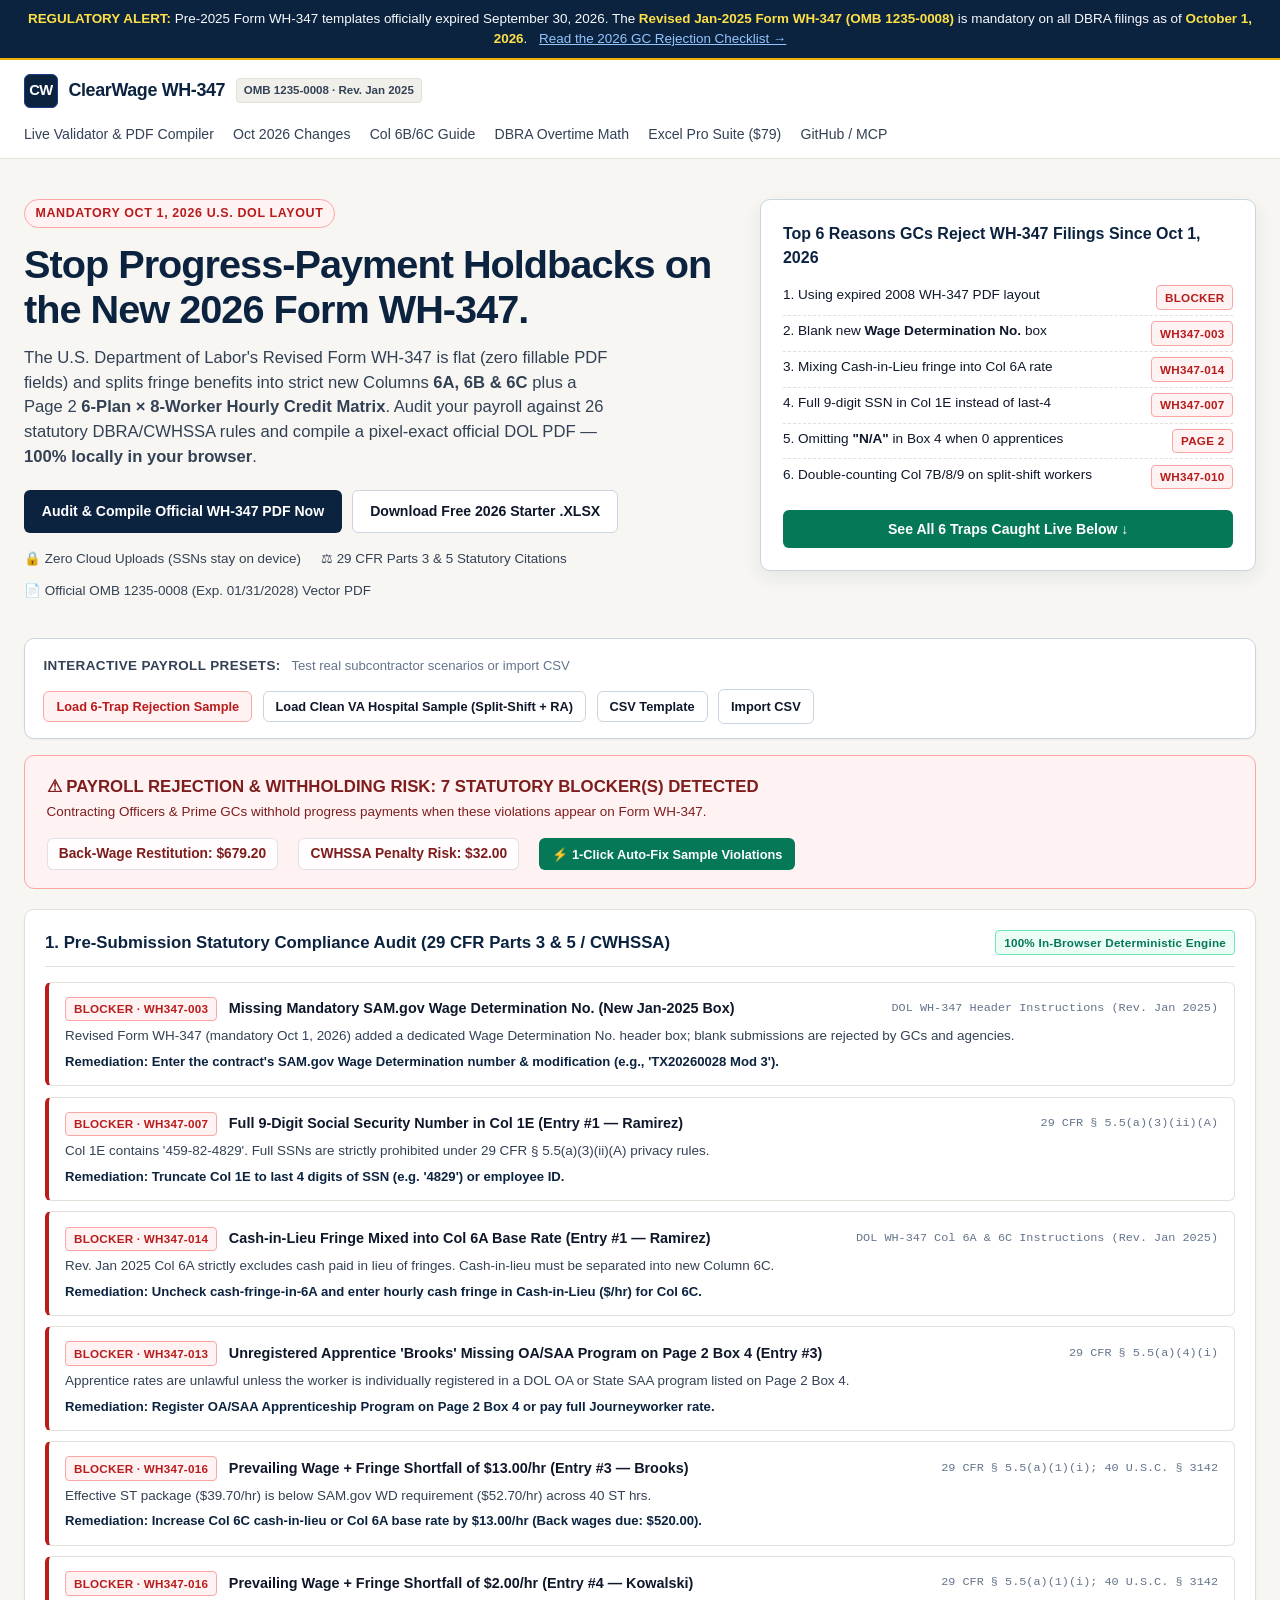
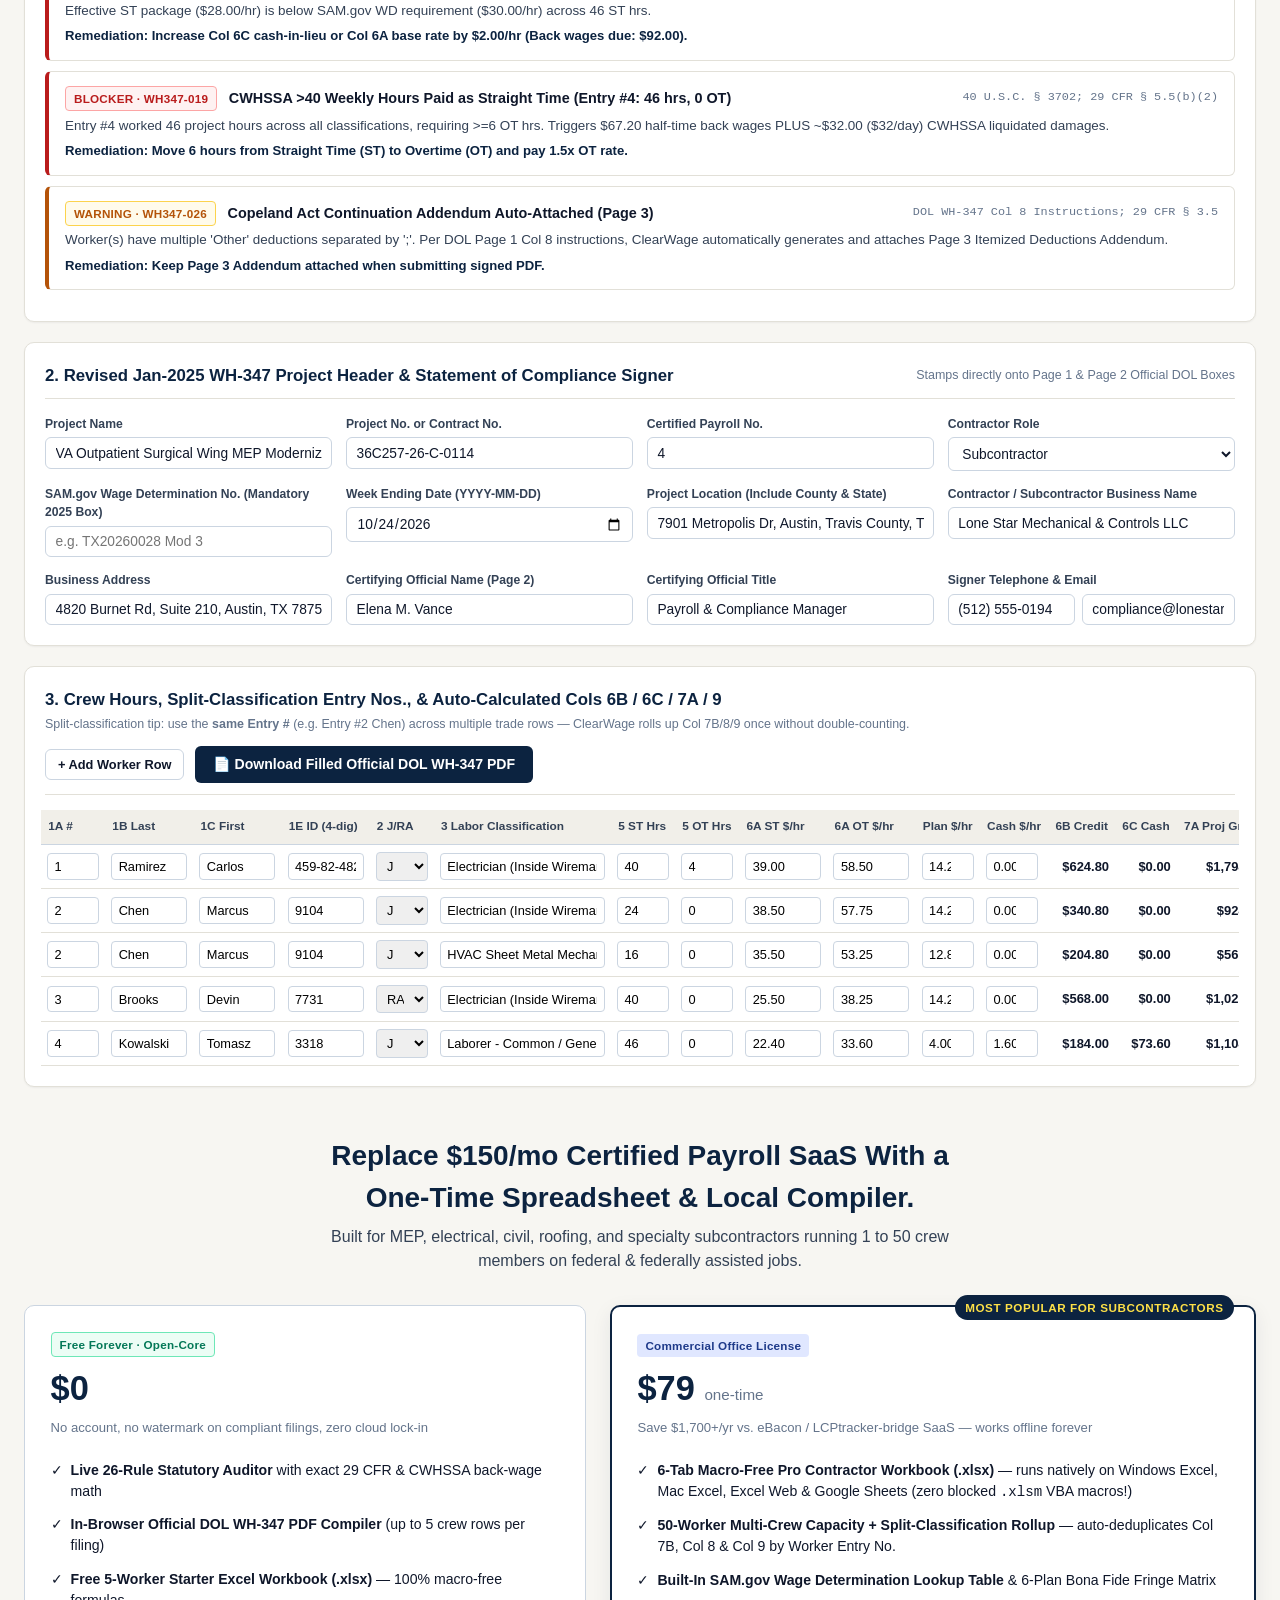
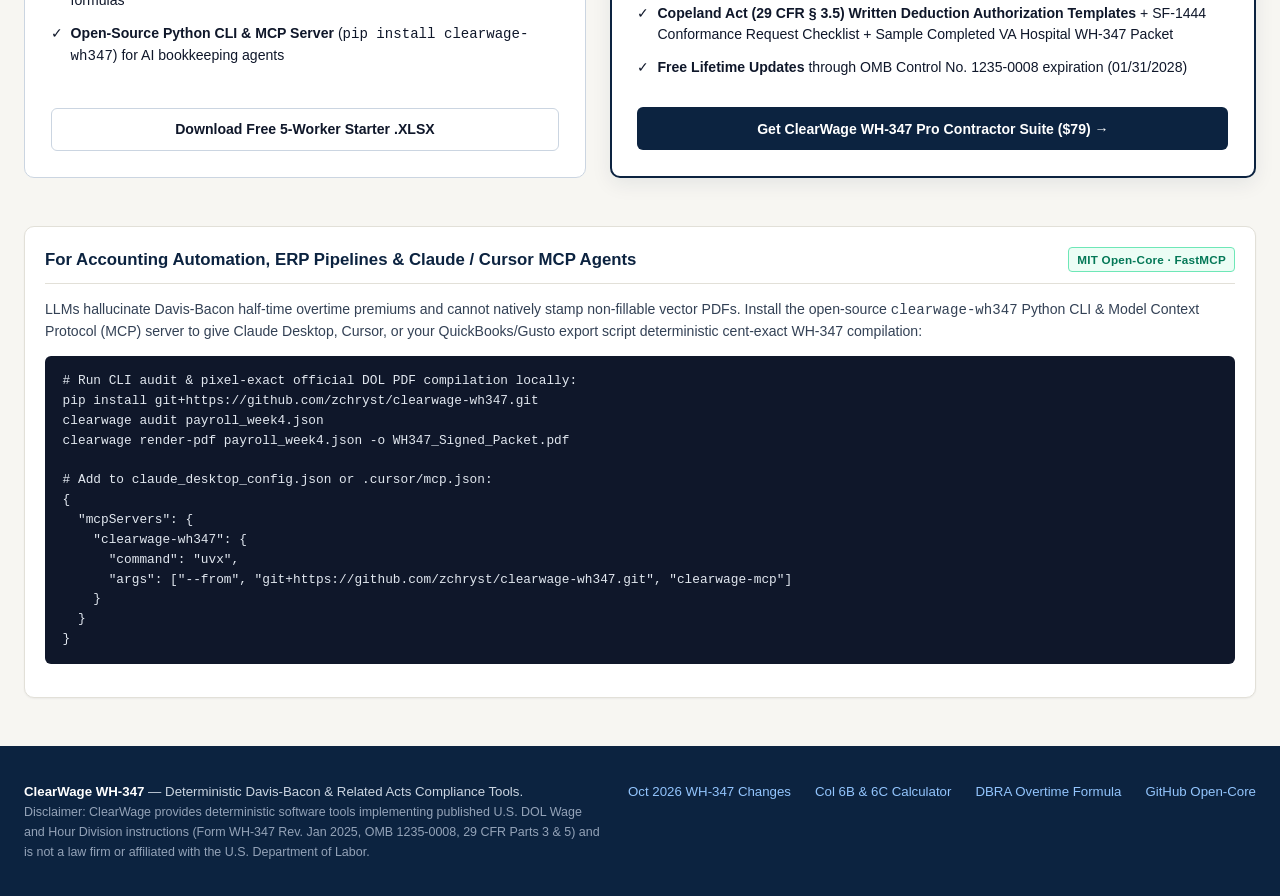
==== docs/index.html @ b1217657 "Initial release: ClearWage WH-347 (Rev. Jan 2025 / Mandatory Oct 2026) auditor, PDF compiler, MCP se" ====
<!DOCTYPE html>
<html lang="en">
<head>
  <meta charset="UTF-8">
  <meta name="viewport" content="width=device-width, initial-scale=1.0">
  <title>ClearWage WH-347 | Free 2026 Mandatory Form WH-347 Validator &amp; Official DOL PDF Compiler</title>
  <meta name="description" content="Free client-side U.S. DOL Revised Form WH-347 (OMB 1235-0008, mandatory Oct 1, 2026) Davis-Bacon &amp; CWHSSA certified payroll compliance auditor, Col 6B/6C calculator, and pixel-aligned official PDF generator. Zero payroll PII leaves your browser.">
  <link rel="canonical" href="https://zchryst.github.io/clearwage-wh347/">
  <link rel="stylesheet" href="styles.css">
  <script type="application/ld+json">
  {
    "@context": "https://schema.org",
    "@type": "SoftwareApplication",
    "name": "ClearWage WH-347 Certified Payroll Validator & Official PDF Compiler",
    "applicationCategory": "BusinessApplication",
    "operatingSystem": "Web, Windows, macOS, Linux",
    "offers": [
      {
        "@type": "Offer",
        "name": "Browser Validator, 5-Row Official PDF Compiler & Starter Excel Sheet",
        "price": "0",
        "priceCurrency": "USD"
      },
      {
        "@type": "Offer",
        "name": "ClearWage WH-347 Pro Contractor Suite (6-Tab Macro-Free Excel + 50-Worker Pack)",
        "price": "79.00",
        "priceCurrency": "USD"
      }
    ],
    "description": "Deterministic 26-rule compliance validator and pixel-aligned PDF overlay compiler for the U.S. Department of Labor Revised January 2025 Form WH-347 (mandatory October 1, 2026)."
  }
  </script>
</head>
<body>

  <div class="mandate-bar">
    <strong>REGULATORY ALERT:</strong> Pre-2025 Form WH-347 templates officially expired September 30, 2026. The <strong>Revised Jan-2025 Form WH-347 (OMB 1235-0008)</strong> is mandatory on all DBRA filings as of <strong>October 1, 2026</strong>.
    <a href="wh-347-2026-changes.html">Read the 2026 GC Rejection Checklist &rarr;</a>
  </div>

  <header class="site-header">
    <div class="nav-wrap">
      <a href="index.html" class="brand">
        <span class="brand-mark">CW</span>
        <span class="brand-name">ClearWage WH-347</span>
        <span class="brand-tag">OMB 1235-0008 · Rev. Jan 2025</span>
      </a>
      <nav class="nav-links">
        <a href="#workbench">Live Validator &amp; PDF Compiler</a>
        <a href="wh-347-2026-changes.html">Oct 2026 Changes</a>
        <a href="wh-347-column-6b-6c-calculator.html">Col 6B/6C Guide</a>
        <a href="davis-bacon-overtime-calculator.html">DBRA Overtime Math</a>
        <a href="#pricing">Excel Pro Suite ($79)</a>
        <a href="https://github.com/zchryst/clearwage-wh347" target="_blank" rel="noopener">GitHub / MCP</a>
      </nav>
    </div>
  </header>

  <main class="container">
    <section class="hero">
      <div class="hero-grid">
        <div>
          <div class="eyebrow">Mandatory Oct 1, 2026 U.S. DOL Layout</div>
          <h1>Stop Progress-Payment Holdbacks on the New 2026 Form WH-347.</h1>
          <p class="lead">
            The U.S. Department of Labor's Revised Form WH-347 is flat (zero fillable PDF fields) and splits fringe benefits into strict new Columns <strong>6A, 6B &amp; 6C</strong> plus a Page 2 <strong>6-Plan &times; 8-Worker Hourly Credit Matrix</strong>. Audit your payroll against 26 statutory DBRA/CWHSSA rules and compile a pixel-exact official DOL PDF — <strong>100% locally in your browser</strong>.
          </p>
          <div class="btn-row">
            <a href="#workbench" class="btn btn-primary">Audit &amp; Compile Official WH-347 PDF Now</a>
            <a href="downloads/ClearWage_WH347_Starter_Check_2026.xlsx" download class="btn btn-outline">Download Free 2026 Starter .XLSX</a>
          </div>
          <div class="trust-strip">
            <span class="trust-item">&#128274; Zero Cloud Uploads (SSNs stay on device)</span>
            <span class="trust-item">&#9878; 29 CFR Parts 3 &amp; 5 Statutory Citations</span>
            <span class="trust-item">&#128196; Official OMB 1235-0008 (Exp. 01/31/2028) Vector PDF</span>
          </div>
        </div>

        <aside class="hero-card">
          <h3>Top 6 Reasons GCs Reject WH-347 Filings Since Oct 1, 2026</h3>
          <ul class="checklist-mini">
            <li><span>1. Using expired 2008 WH-347 PDF layout</span><span class="badge badge-blocker">BLOCKER</span></li>
            <li><span>2. Blank new <strong>Wage Determination No.</strong> box</span><span class="badge badge-blocker">WH347-003</span></li>
            <li><span>3. Mixing Cash-in-Lieu fringe into Col 6A rate</span><span class="badge badge-blocker">WH347-014</span></li>
            <li><span>4. Full 9-digit SSN in Col 1E instead of last-4</span><span class="badge badge-blocker">WH347-007</span></li>
            <li><span>5. Omitting <strong>"N/A"</strong> in Box 4 when 0 apprentices</span><span class="badge badge-blocker">PAGE 2</span></li>
            <li><span>6. Double-counting Col 7B/8/9 on split-shift workers</span><span class="badge badge-blocker">WH347-010</span></li>
          </ul>
          <button type="button" class="btn btn-accent" style="width:100%;" onclick="document.getElementById('workbench').scrollIntoView({behavior:'smooth'});loadPreset('trap');">
            See All 6 Traps Caught Live Below &darr;
          </button>
        </aside>
      </div>
    </section>

    <!-- INTERACTIVE WORKBENCH -->
    <section id="workbench" class="workbench">
      <div class="preset-toolbar">
        <div>
          <span class="preset-label">Interactive Payroll Presets:</span>
          <span style="font-size:0.82rem;color:var(--ink-muted);margin-left:0.4rem;">Test real subcontractor scenarios or import CSV</span>
        </div>
        <div class="btn-row">
          <button type="button" class="btn btn-danger btn-sm" onclick="loadPreset('trap')">Load 6-Trap Rejection Sample</button>
          <button type="button" class="btn btn-outline btn-sm" onclick="loadPreset('clean')">Load Clean VA Hospital Sample (Split-Shift + RA)</button>
          <button type="button" class="btn btn-outline btn-sm" onclick="downloadCsvTemplate()">CSV Template</button>
          <label class="btn btn-outline btn-sm" style="margin:0;">
            Import CSV
            <input type="file" accept=".csv" style="display:none;" onchange="handleCsvUpload(event)">
          </label>
        </div>
      </div>

      <!-- Dynamic Gate Banner -->
      <div id="gate_banner" class="gate-banner gate-fail"></div>

      <!-- Statutory Audit Findings Panel -->
      <div class="panel">
        <div class="panel-header">
          <h2>1. Pre-Submission Statutory Compliance Audit (29 CFR Parts 3 &amp; 5 / CWHSSA)</h2>
          <span class="badge badge-ok">100% In-Browser Deterministic Engine</span>
        </div>
        <div id="findings_list"></div>
      </div>

      <!-- Project & Header Metadata -->
      <div class="panel">
        <div class="panel-header">
          <h2>2. Revised Jan-2025 WH-347 Project Header &amp; Statement of Compliance Signer</h2>
          <span style="font-size:0.78rem;color:var(--ink-muted);">Stamps directly onto Page 1 &amp; Page 2 Official DOL Boxes</span>
        </div>
        <div class="form-grid-4">
          <div class="field">
            <label for="f_project_name">Project Name</label>
            <input id="f_project_name" type="text" onchange="updHeader('project_name', this.value)">
          </div>
          <div class="field">
            <label for="f_project_no">Project No. or Contract No.</label>
            <input id="f_project_no" type="text" onchange="updHeader('project_no', this.value)">
          </div>
          <div class="field">
            <label for="f_payroll_no">Certified Payroll No.</label>
            <input id="f_payroll_no" type="number" min="1" onchange="updHeader('certified_payroll_no', Number(this.value))">
          </div>
          <div class="field">
            <label for="f_role">Contractor Role</label>
            <select id="f_role" onchange="updHeader('contractor_role', this.value)">
              <option value="subcontractor">Subcontractor</option>
              <option value="prime">Prime Contractor</option>
            </select>
          </div>
          <div class="field">
            <label for="f_wd_no">SAM.gov Wage Determination No. (Mandatory 2025 Box)</label>
            <input id="f_wd_no" type="text" placeholder="e.g. TX20260028 Mod 3" onchange="updHeader('wage_determination_no', this.value)">
          </div>
          <div class="field">
            <label for="f_week_end">Week Ending Date (YYYY-MM-DD)</label>
            <input id="f_week_end" type="date" onchange="updHeader('week_ending_date', this.value)">
          </div>
          <div class="field">
            <label for="f_location">Project Location (Include County &amp; State)</label>
            <input id="f_location" type="text" onchange="updHeader('project_location', this.value)">
          </div>
          <div class="field">
            <label for="f_business_name">Contractor / Subcontractor Business Name</label>
            <input id="f_business_name" type="text" onchange="updHeader('business_name', this.value)">
          </div>
          <div class="field">
            <label for="f_business_addr">Business Address</label>
            <input id="f_business_addr" type="text" onchange="updHeader('business_address', this.value)">
          </div>
          <div class="field">
            <label for="f_official_name">Certifying Official Name (Page 2)</label>
            <input id="f_official_name" type="text" onchange="updHeader('certifying_official_name', this.value)">
          </div>
          <div class="field">
            <label for="f_official_title">Certifying Official Title</label>
            <input id="f_official_title" type="text" onchange="updHeader('certifying_official_title', this.value)">
          </div>
          <div class="field">
            <label for="f_phone">Signer Telephone &amp; Email</label>
            <div style="display:grid;grid-template-columns:1fr 1.2fr;gap:0.4rem;">
              <input id="f_phone" type="text" placeholder="(512) 555-0194" onchange="updHeader('telephone', this.value)">
              <input id="f_email" type="email" placeholder="payroll@company.com" onchange="updHeader('email', this.value)">
            </div>
          </div>
        </div>
      </div>

      <!-- Worker Classification Lines & Auto-Computed 6B / 6C / 7A / 9 -->
      <div class="panel">
        <div class="panel-header">
          <div>
            <h2>3. Crew Hours, Split-Classification Entry Nos., &amp; Auto-Calculated Cols 6B / 6C / 7A / 9</h2>
            <div style="font-size:0.78rem;color:var(--ink-muted);margin-top:0.15rem;">
              Split-classification tip: use the <strong>same Entry #</strong> (e.g. Entry #2 Chen) across multiple trade rows — ClearWage rolls up Col 7B/8/9 once without double-counting.
            </div>
          </div>
          <div class="btn-row">
            <button type="button" class="btn btn-outline btn-sm" onclick="addRow()">+ Add Worker Row</button>
            <button id="btn_compile_pdf" type="button" class="btn btn-primary" onclick="compileOfficialDolPdf()">
              &#128196; Download Filled Official DOL WH-347 PDF
            </button>
          </div>
        </div>

        <div class="table-scroll">
          <table class="data-table">
            <thead>
              <tr>
                <th>1A #</th>
                <th>1B Last</th>
                <th>1C First</th>
                <th>1E ID (4-dig)</th>
                <th>2 J/RA</th>
                <th>3 Labor Classification</th>
                <th>5 ST Hrs</th>
                <th>5 OT Hrs</th>
                <th>6A ST $/hr</th>
                <th>6A OT $/hr</th>
                <th>Plan $/hr</th>
                <th>Cash $/hr</th>
                <th>6B Credit</th>
                <th>6C Cash</th>
                <th>7A Proj Gross</th>
                <th>9 Net Pay</th>
                <th></th>
              </tr>
            </thead>
            <tbody id="crew_tbody"></tbody>
          </table>
        </div>
      </div>
    </section>

    <!-- FREE VS PRO CONTRACTOR SUITE -->
    <section id="pricing">
      <div style="text-align:center;max-width:680px;margin:0 auto 1.5rem;">
        <h2 style="color:var(--navy-brand);font-size:1.75rem;margin-bottom:0.4rem;">Replace $150/mo Certified Payroll SaaS With a One-Time Spreadsheet &amp; Local Compiler.</h2>
        <p style="color:var(--ink-secondary);margin:0;">Built for MEP, electrical, civil, roofing, and specialty subcontractors running 1 to 50 crew members on federal &amp; federally assisted jobs.</p>
      </div>

      <div class="pricing-grid">
        <div class="tier-card">
          <div>
            <span class="badge badge-ok">Free Forever · Open-Core</span>
            <div class="price-tag">$0</div>
            <div class="price-sub">No account, no watermark on compliant filings, zero cloud lock-in</div>
            <ul class="feature-list">
              <li><span>&#10003;</span><span><strong>Live 26-Rule Statutory Auditor</strong> with exact 29 CFR &amp; CWHSSA back-wage math</span></li>
              <li><span>&#10003;</span><span><strong>In-Browser Official DOL WH-347 PDF Compiler</strong> (up to 5 crew rows per filing)</span></li>
              <li><span>&#10003;</span><span><strong>Free 5-Worker Starter Excel Workbook (.xlsx)</strong> — 100% macro-free formulas</span></li>
              <li><span>&#10003;</span><span><strong>Open-Source Python CLI &amp; MCP Server</strong> (<code>pip install clearwage-wh347</code>) for AI bookkeeping agents</span></li>
            </ul>
          </div>
          <div class="btn-row">
            <a href="downloads/ClearWage_WH347_Starter_Check_2026.xlsx" download class="btn btn-outline" style="width:100%;">Download Free 5-Worker Starter .XLSX</a>
          </div>
        </div>

        <div class="tier-card pro">
          <div class="pro-ribbon">Most Popular for Subcontractors</div>
          <div>
            <span class="badge" style="background:#e0e7ff;color:#1e3a8a;">Commercial Office License</span>
            <div class="price-tag">$79 <span style="font-size:0.95rem;font-weight:500;color:var(--ink-muted);">one-time</span></div>
            <div class="price-sub">Save $1,700+/yr vs. eBacon / LCPtracker-bridge SaaS — works offline forever</div>
            <ul class="feature-list">
              <li><span>&#10003;</span><span><strong>6-Tab Macro-Free Pro Contractor Workbook (.xlsx)</strong> — runs natively on Windows Excel, Mac Excel, Excel Web &amp; Google Sheets (zero blocked <code>.xlsm</code> VBA macros!)</span></li>
              <li><span>&#10003;</span><span><strong>50-Worker Multi-Crew Capacity + Split-Classification Rollup</strong> — auto-deduplicates Col 7B, Col 8 &amp; Col 9 by Worker Entry No.</span></li>
              <li><span>&#10003;</span><span><strong>Built-In SAM.gov Wage Determination Lookup Table</strong> &amp; 6-Plan Bona Fide Fringe Matrix</span></li>
              <li><span>&#10003;</span><span><strong>Copeland Act (29 CFR § 3.5) Written Deduction Authorization Templates</strong> + SF-1444 Conformance Request Checklist + Sample Completed VA Hospital WH-347 Packet</span></li>
              <li><span>&#10003;</span><span><strong>Free Lifetime Updates</strong> through OMB Control No. 1235-0008 expiration (01/31/2028)</span></li>
            </ul>
          </div>
          <button type="button" class="btn btn-primary" style="width:100%;padding:0.8rem;" onclick="openProModal()">
            Get ClearWage WH-347 Pro Contractor Suite ($79) &rarr;
          </button>
        </div>
      </div>
    </section>

    <!-- AI AGENT / MCP SERVER & CLI SECTION -->
    <section class="panel" style="margin-bottom:3rem;">
      <div class="panel-header">
        <h2>For Accounting Automation, ERP Pipelines &amp; Claude / Cursor MCP Agents</h2>
        <span class="badge badge-ok">MIT Open-Core · FastMCP</span>
      </div>
      <p style="font-size:0.88rem;color:var(--ink-secondary);margin-top:0;">
        LLMs hallucinate Davis-Bacon half-time overtime premiums and cannot natively stamp non-fillable vector PDFs. Install the open-source <code>clearwage-wh347</code> Python CLI &amp; Model Context Protocol (MCP) server to give Claude Desktop, Cursor, or your QuickBooks/Gusto export script deterministic cent-exact WH-347 compilation:
      </p>
      <pre class="code-block"># Run CLI audit &amp; pixel-exact official DOL PDF compilation locally:
pip install git+https://github.com/zchryst/clearwage-wh347.git
clearwage audit payroll_week4.json
clearwage render-pdf payroll_week4.json -o WH347_Signed_Packet.pdf

# Add to claude_desktop_config.json or .cursor/mcp.json:
{
  "mcpServers": {
    "clearwage-wh347": {
      "command": "uvx",
      "args": ["--from", "git+https://github.com/zchryst/clearwage-wh347.git", "clearwage-mcp"]
    }
  }
}</pre>
    </section>
  </main>

  <!-- PRO SUITE CHECKOUT / INSTANT ACCESS MODAL -->
  <div id="pro_modal" class="modal-backdrop" onclick="if(event.target===this)closeProModal()">
    <div class="modal-box">
      <div style="display:flex;justify-content:space-between;align-items:center;margin-bottom:0.65rem;">
        <h3 style="margin:0;color:var(--navy-brand);">ClearWage WH-347 Pro Contractor Suite (v1.0)</h3>
        <button type="button" class="btn btn-outline btn-sm" onclick="closeProModal()">&times;</button>
      </div>
      <p id="pro_modal_reason" style="font-size:0.88rem;color:var(--ink-secondary);margin-top:0;"></p>
      <div style="background:var(--bg-subtle);padding:0.9rem;border-radius:6px;font-size:0.83rem;margin-bottom:1rem;">
        <strong>Included in instant ZIP download:</strong>
        <ul style="margin:0.4rem 0 0;padding-left:1.2rem;">
          <li><code>ClearWage_WH347_Pro_Contractor_Suite_2026.xlsx</code> (6-tab, 50-worker macro-free workbook)</li>
          <li><code>Sample_Completed_VA_Hospital_WH347_2026.pdf</code> (3-page reference packet)</li>
          <li><code>QuickStart_2026_WH347_Compliance_Guide.pdf</code> &amp; CSV Import Template</li>
        </ul>
      </div>
      <div class="btn-row" style="justify-content:flex-end;">
        <a href="downloads/ClearWage_WH347_Starter_Check_2026.xlsx" download class="btn btn-outline">Try Free 5-Worker .XLSX First</a>
        <a href="https://github.com/zchryst/clearwage-wh347/issues/new?title=Pro+Contractor+Suite+License+Request&body=Hi!+Please+send+me+the+checkout+link+for+ClearWage+WH-347+Pro+Contractor+Suite+($79)." target="_blank" rel="noopener" class="btn btn-primary">Request Instant Pro Suite Checkout Link &rarr;</a>
      </div>
    </div>
  </div>

  <footer class="site-footer">
    <div class="container" style="display:flex;justify-content:space-between;gap:1.5rem;flex-wrap:wrap;">
      <div style="max-width:580px;">
        <strong style="color:#ffffff;">ClearWage WH-347</strong> — Deterministic Davis-Bacon &amp; Related Acts Compliance Tools.<br>
        <span style="font-size:0.78rem;color:#94a3b8;">Disclaimer: ClearWage provides deterministic software tools implementing published U.S. DOL Wage and Hour Division instructions (Form WH-347 Rev. Jan 2025, OMB 1235-0008, 29 CFR Parts 3 &amp; 5) and is not a law firm or affiliated with the U.S. Department of Labor.</span>
      </div>
      <div style="display:flex;gap:1.5rem;flex-wrap:wrap;">
        <a href="wh-347-2026-changes.html">Oct 2026 WH-347 Changes</a>
        <a href="wh-347-column-6b-6c-calculator.html">Col 6B &amp; 6C Calculator</a>
        <a href="davis-bacon-overtime-calculator.html">DBRA Overtime Formula</a>
        <a href="https://github.com/zchryst/clearwage-wh347">GitHub Open-Core</a>
      </div>
    </div>
  </footer>

  <script src="assets/pdf-lib.min.js"></script>
  <script src="app.js"></script>
</body>
</html>
---- docs/styles.css ----
:root {
  --bg-canvas: #f7f6f2;
  --bg-card: #ffffff;
  --bg-subtle: #f1efe9;
  --ink-primary: #0f172a;
  --ink-secondary: #334155;
  --ink-muted: #64748b;
  --navy-brand: #0c2340;
  --navy-accent: #1d4ed8;
  --emerald-ok: #047857;
  --emerald-bg: #ecfdf5;
  --emerald-border: #6ee7b7;
  --crimson-err: #b91c1c;
  --crimson-bg: #fef2f2;
  --crimson-border: #fca5a5;
  --amber-warn: #b45309;
  --amber-bg: #fffbeb;
  --amber-border: #fcd34d;
  --border-light: #e2e0d8;
  --border-strong: #cbd5e1;
  --shadow-sm: 0 1px 2px rgba(15, 23, 42, 0.05);
  --shadow-md: 0 6px 20px rgba(12, 35, 64, 0.08);
  --radius-sm: 6px;
  --radius-md: 10px;
  --font-sans: "Inter", -apple-system, BlinkMacSystemFont, "Segoe UI", Roboto, sans-serif;
  --font-mono: "JetBrains Mono", "SFMono-Regular", Consolas, monospace;
}

* {
  box-sizing: border-box;
}

body {
  margin: 0;
  font-family: var(--font-sans);
  background: var(--bg-canvas);
  color: var(--ink-primary);
  line-height: 1.5;
  -webkit-font-smoothing: antialiased;
}

.num,
input[type="number"],
.mono {
  font-variant-numeric: tabular-nums;
}

/* Top Mandatory Regulatory Notice Bar */
.mandate-bar {
  background: var(--navy-brand);
  color: #f8fafc;
  font-size: 0.84rem;
  padding: 0.55rem 1.25rem;
  text-align: center;
  border-bottom: 2px solid #eab308;
}

.mandate-bar strong {
  color: #fde047;
}

.mandate-bar a {
  color: #93c5fd;
  text-decoration: underline;
  margin-left: 0.5rem;
}

/* Header & Navigation */
.site-header {
  background: var(--bg-card);
  border-bottom: 1px solid var(--border-light);
  position: sticky;
  top: 0;
  z-index: 40;
}

.nav-wrap {
  max-width: 1280px;
  margin: 0 auto;
  padding: 0.85rem 1.5rem;
  display: flex;
  align-items: center;
  justify-content: space-between;
  gap: 1rem;
  flex-wrap: wrap;
}

.brand {
  display: flex;
  align-items: center;
  gap: 0.65rem;
  text-decoration: none;
  color: var(--navy-brand);
}

.brand-mark {
  width: 34px;
  height: 34px;
  background: var(--navy-brand);
  color: #ffffff;
  border-radius: var(--radius-sm);
  display: inline-flex;
  align-items: center;
  justify-content: center;
  font-weight: 800;
  font-size: 0.92rem;
  letter-spacing: -0.03em;
  border: 1px solid #1e3a8a;
}

.brand-name {
  font-weight: 800;
  font-size: 1.12rem;
  letter-spacing: -0.02em;
}

.brand-tag {
  font-size: 0.72rem;
  font-weight: 600;
  background: var(--bg-subtle);
  color: var(--ink-secondary);
  padding: 0.15rem 0.45rem;
  border-radius: 4px;
  border: 1px solid var(--border-light);
}

.nav-links {
  display: flex;
  align-items: center;
  gap: 1.2rem;
  flex-wrap: wrap;
}

.nav-links a {
  color: var(--ink-secondary);
  text-decoration: none;
  font-size: 0.88rem;
  font-weight: 500;
}

.nav-links a:hover {
  color: var(--navy-accent);
}

/* Container */
.container {
  max-width: 1280px;
  margin: 0 auto;
  padding: 0 1.5rem;
}

/* Hero Section */
.hero {
  padding: 2.5rem 0 1.75rem;
}

.hero-grid {
  display: grid;
  grid-template-columns: 1.35fr 0.95fr;
  gap: 2rem;
  align-items: start;
}

@media (max-width: 960px) {
  .hero-grid {
    grid-template-columns: 1fr;
  }
}

.eyebrow {
  display: inline-flex;
  align-items: center;
  gap: 0.45rem;
  font-size: 0.78rem;
  font-weight: 700;
  text-transform: uppercase;
  letter-spacing: 0.05em;
  color: var(--crimson-err);
  background: var(--crimson-bg);
  border: 1px solid var(--crimson-border);
  padding: 0.25rem 0.65rem;
  border-radius: 999px;
  margin-bottom: 0.85rem;
}

.hero h1 {
  font-size: clamp(1.85rem, 3.1vw, 2.55rem);
  line-height: 1.14;
  letter-spacing: -0.025em;
  margin: 0 0 0.85rem;
  color: var(--navy-brand);
}

.hero p.lead {
  font-size: 1.04rem;
  color: var(--ink-secondary);
  margin: 0 0 1.25rem;
  max-width: 64ch;
}

.trust-strip {
  display: flex;
  flex-wrap: wrap;
  gap: 0.75rem 1.25rem;
  font-size: 0.84rem;
  color: var(--ink-secondary);
  margin-top: 1rem;
}

.trust-item {
  display: inline-flex;
  align-items: center;
  gap: 0.35rem;
  font-weight: 500;
}

.hero-card {
  background: var(--bg-card);
  border: 1px solid var(--border-strong);
  border-radius: var(--radius-md);
  padding: 1.35rem;
  box-shadow: var(--shadow-md);
}

.hero-card h3 {
  margin: 0 0 0.5rem;
  font-size: 1rem;
  color: var(--navy-brand);
}

.checklist-mini {
  list-style: none;
  padding: 0;
  margin: 0.65rem 0 1rem;
  font-size: 0.85rem;
}

.checklist-mini li {
  padding: 0.32rem 0;
  border-bottom: 1px dashed var(--border-light);
  display: flex;
  justify-content: space-between;
  gap: 0.5rem;
}

.checklist-mini li:last-child {
  border-bottom: none;
}

/* Buttons */
.btn-row {
  display: flex;
  flex-wrap: wrap;
  gap: 0.65rem;
  align-items: center;
}

.btn {
  display: inline-flex;
  align-items: center;
  justify-content: center;
  gap: 0.45rem;
  font-family: inherit;
  font-size: 0.88rem;
  font-weight: 600;
  padding: 0.62rem 1.05rem;
  border-radius: var(--radius-sm);
  border: 1px solid transparent;
  cursor: pointer;
  text-decoration: none;
  transition: background 0.15s ease, border-color 0.15s ease, transform 0.06s ease;
}

.btn:active {
  transform: translateY(1px);
}

.btn-primary {
  background: var(--navy-brand);
  color: #ffffff;
}

.btn-primary:hover {
  background: #17345b;
}

.btn-accent {
  background: var(--emerald-ok);
  color: #ffffff;
}

.btn-accent:hover {
  background: #065f46;
}

.btn-danger {
  background: var(--crimson-bg);
  color: var(--crimson-err);
  border-color: var(--crimson-border);
}

.btn-danger:hover {
  background: #fee2e2;
}

.btn-outline {
  background: var(--bg-card);
  color: var(--ink-primary);
  border-color: var(--border-strong);
}

.btn-outline:hover {
  background: var(--bg-subtle);
}

.btn-sm {
  font-size: 0.8rem;
  padding: 0.42rem 0.75rem;
}

/* Interactive Workbench */
.workbench {
  margin: 0.5rem 0 3rem;
}

.preset-toolbar {
  background: var(--bg-card);
  border: 1px solid var(--border-strong);
  border-radius: var(--radius-md);
  padding: 0.9rem 1.15rem;
  margin-bottom: 1rem;
  display: flex;
  align-items: center;
  justify-content: space-between;
  flex-wrap: wrap;
  gap: 0.75rem;
  box-shadow: var(--shadow-sm);
}

.preset-label {
  font-size: 0.84rem;
  font-weight: 700;
  color: var(--ink-secondary);
  text-transform: uppercase;
  letter-spacing: 0.03em;
}

/* Audit Gate Banner */
.gate-banner {
  border-radius: var(--radius-md);
  padding: 1.1rem 1.35rem;
  margin-bottom: 1.25rem;
  border: 1.5px solid;
  display: flex;
  align-items: center;
  justify-content: space-between;
  flex-wrap: wrap;
  gap: 1rem;
}

.gate-pass {
  background: var(--emerald-bg);
  border-color: var(--emerald-border);
  color: #064e3b;
}

.gate-fail {
  background: var(--crimson-bg);
  border-color: var(--crimson-border);
  color: #7f1d1d;
}

.gate-title {
  font-weight: 800;
  font-size: 1.05rem;
  display: flex;
  align-items: center;
  gap: 0.5rem;
}

.gate-metrics {
  display: flex;
  gap: 1.25rem;
  flex-wrap: wrap;
  font-size: 0.86rem;
}

.metric-pill {
  background: rgba(255, 255, 255, 0.82);
  padding: 0.3rem 0.7rem;
  border-radius: var(--radius-sm);
  border: 1px solid rgba(15, 23, 42, 0.12);
  font-weight: 600;
}

/* Cards & Form Grids */
.panel {
  background: var(--bg-card);
  border: 1px solid var(--border-light);
  border-radius: var(--radius-md);
  padding: 1.25rem;
  margin-bottom: 1.25rem;
  box-shadow: var(--shadow-sm);
}

.panel-header {
  display: flex;
  align-items: center;
  justify-content: space-between;
  gap: 0.75rem;
  flex-wrap: wrap;
  margin-bottom: 0.95rem;
  padding-bottom: 0.65rem;
  border-bottom: 1px solid var(--border-light);
}

.panel-header h2 {
  margin: 0;
  font-size: 1.05rem;
  color: var(--navy-brand);
}

.badge {
  display: inline-flex;
  align-items: center;
  padding: 0.16rem 0.5rem;
  border-radius: 4px;
  font-size: 0.73rem;
  font-weight: 700;
  letter-spacing: 0.02em;
}

.badge-blocker {
  background: var(--crimson-bg);
  color: var(--crimson-err);
  border: 1px solid var(--crimson-border);
}

.badge-warning {
  background: var(--amber-bg);
  color: var(--amber-warn);
  border: 1px solid var(--amber-border);
}

.badge-ok {
  background: var(--emerald-bg);
  color: var(--emerald-ok);
  border: 1px solid var(--emerald-border);
}

.form-grid-4 {
  display: grid;
  grid-template-columns: repeat(4, 1fr);
  gap: 0.85rem;
}

@media (max-width: 900px) {
  .form-grid-4 {
    grid-template-columns: repeat(2, 1fr);
  }
}

@media (max-width: 560px) {
  .form-grid-4 {
    grid-template-columns: 1fr;
  }
}

.field label {
  display: block;
  font-size: 0.76rem;
  font-weight: 600;
  color: var(--ink-secondary);
  margin-bottom: 0.28rem;
}

.field input,
.field select {
  width: 100%;
  padding: 0.46rem 0.6rem;
  border: 1px solid var(--border-strong);
  border-radius: var(--radius-sm);
  font-family: inherit;
  font-size: 0.86rem;
  color: var(--ink-primary);
  background: #ffffff;
}

.field input:focus,
.field select:focus {
  outline: 2px solid var(--navy-accent);
  border-color: var(--navy-accent);
}

/* Crew Table */
.table-scroll {
  overflow-x: auto;
  margin: 0 -0.25rem;
}

table.data-table {
  width: 100%;
  border-collapse: collapse;
  font-size: 0.81rem;
}

table.data-table th {
  background: var(--bg-subtle);
  color: var(--ink-secondary);
  font-weight: 700;
  text-align: left;
  padding: 0.5rem 0.45rem;
  border-bottom: 1.5px solid var(--border-strong);
  white-space: nowrap;
  font-size: 0.74rem;
}

table.data-table td {
  padding: 0.4rem 0.38rem;
  border-bottom: 1px solid var(--border-light);
  vertical-align: middle;
}

table.data-table input,
table.data-table select {
  padding: 0.3rem 0.4rem;
  border: 1px solid var(--border-strong);
  border-radius: 4px;
  font-size: 0.8rem;
  font-family: inherit;
  width: 100%;
}

.w-xs { width: 52px !important; }
.w-sm { width: 76px !important; }
.w-md { width: 112px !important; }
.w-lg { width: 165px !important; }

.computed-cell {
  font-weight: 600;
  text-align: right;
  white-space: nowrap;
  font-variant-numeric: tabular-nums;
}

/* Findings List */
.finding-card {
  border: 1px solid var(--border-light);
  border-left: 4px solid var(--crimson-err);
  border-radius: var(--radius-sm);
  padding: 0.85rem 1rem;
  margin-bottom: 0.65rem;
  background: #ffffff;
}

.finding-card.is-warning {
  border-left-color: var(--amber-warn);
}

.finding-top {
  display: flex;
  justify-content: space-between;
  align-items: center;
  gap: 0.5rem;
  flex-wrap: wrap;
  margin-bottom: 0.3rem;
}

.finding-title {
  font-weight: 700;
  font-size: 0.9rem;
  color: var(--ink-primary);
}

.finding-cite {
  font-family: var(--font-mono);
  font-size: 0.74rem;
  color: var(--ink-muted);
}

.finding-detail {
  font-size: 0.84rem;
  color: var(--ink-secondary);
  margin: 0.25rem 0;
}

.finding-fix {
  font-size: 0.82rem;
  font-weight: 600;
  color: var(--navy-brand);
  margin-top: 0.35rem;
}

/* Pricing / Free vs Pro Section */
.pricing-grid {
  display: grid;
  grid-template-columns: 1fr 1.15fr;
  gap: 1.5rem;
  margin: 2rem 0 3rem;
}

@media (max-width: 860px) {
  .pricing-grid {
    grid-template-columns: 1fr;
  }
}

.tier-card {
  background: var(--bg-card);
  border: 1px solid var(--border-strong);
  border-radius: var(--radius-md);
  padding: 1.6rem;
  display: flex;
  flex-direction: column;
  justify-content: space-between;
}

.tier-card.pro {
  border: 2px solid var(--navy-brand);
  box-shadow: var(--shadow-md);
  position: relative;
}

.pro-ribbon {
  position: absolute;
  top: -12px;
  right: 20px;
  background: var(--navy-brand);
  color: #fde047;
  font-size: 0.73rem;
  font-weight: 800;
  text-transform: uppercase;
  letter-spacing: 0.05em;
  padding: 0.22rem 0.65rem;
  border-radius: 999px;
}

.price-tag {
  font-size: 2.15rem;
  font-weight: 800;
  color: var(--navy-brand);
  margin: 0.4rem 0 0.2rem;
  font-variant-numeric: tabular-nums;
}

.price-sub {
  font-size: 0.82rem;
  color: var(--ink-muted);
  margin-bottom: 1rem;
}

.feature-list {
  list-style: none;
  padding: 0;
  margin: 0 0 1.4rem;
  font-size: 0.88rem;
}

.feature-list li {
  padding: 0.38rem 0;
  display: flex;
  gap: 0.5rem;
  align-items: flex-start;
}

/* Developer / MCP Box */
.code-block {
  background: #0f172a;
  color: #e2e8f0;
  font-family: var(--font-mono);
  font-size: 0.8rem;
  padding: 0.95rem 1.1rem;
  border-radius: var(--radius-sm);
  overflow-x: auto;
  line-height: 1.55;
}

/* Modal */
.modal-backdrop {
  position: fixed;
  inset: 0;
  background: rgba(15, 23, 42, 0.58);
  display: none;
  align-items: center;
  justify-content: center;
  padding: 1rem;
  z-index: 100;
}

.modal-backdrop.open {
  display: flex;
}

.modal-box {
  background: var(--bg-card);
  max-width: 540px;
  width: 100%;
  border-radius: var(--radius-md);
  padding: 1.6rem;
  border: 1px solid var(--border-strong);
  box-shadow: 0 20px 40px rgba(15, 23, 42, 0.25);
}

/* Guide Article Layout for SEO Pages */
.article-wrap {
  max-width: 860px;
  margin: 2rem auto 3.5rem;
  background: var(--bg-card);
  border: 1px solid var(--border-light);
  border-radius: var(--radius-md);
  padding: 2.2rem;
  box-shadow: var(--shadow-sm);
}

.article-wrap h1 {
  color: var(--navy-brand);
  font-size: 1.9rem;
  line-height: 1.2;
  margin-top: 0;
}

.article-wrap h2 {
  color: var(--navy-brand);
  font-size: 1.28rem;
  margin-top: 1.8rem;
  border-bottom: 1px solid var(--border-light);
  padding-bottom: 0.35rem;
}

.callout {
  background: var(--bg-subtle);
  border-left: 4px solid var(--navy-brand);
  padding: 0.95rem 1.15rem;
  border-radius: 4px;
  margin: 1.15rem 0;
  font-size: 0.92rem;
}

.site-footer {
  background: var(--navy-brand);
  color: #cbd5e1;
  padding: 2.25rem 0;
  margin-top: 3rem;
  font-size: 0.83rem;
}

.site-footer a {
  color: #93c5fd;
  text-decoration: none;
}

.site-footer a:hover {
  text-decoration: underline;
}
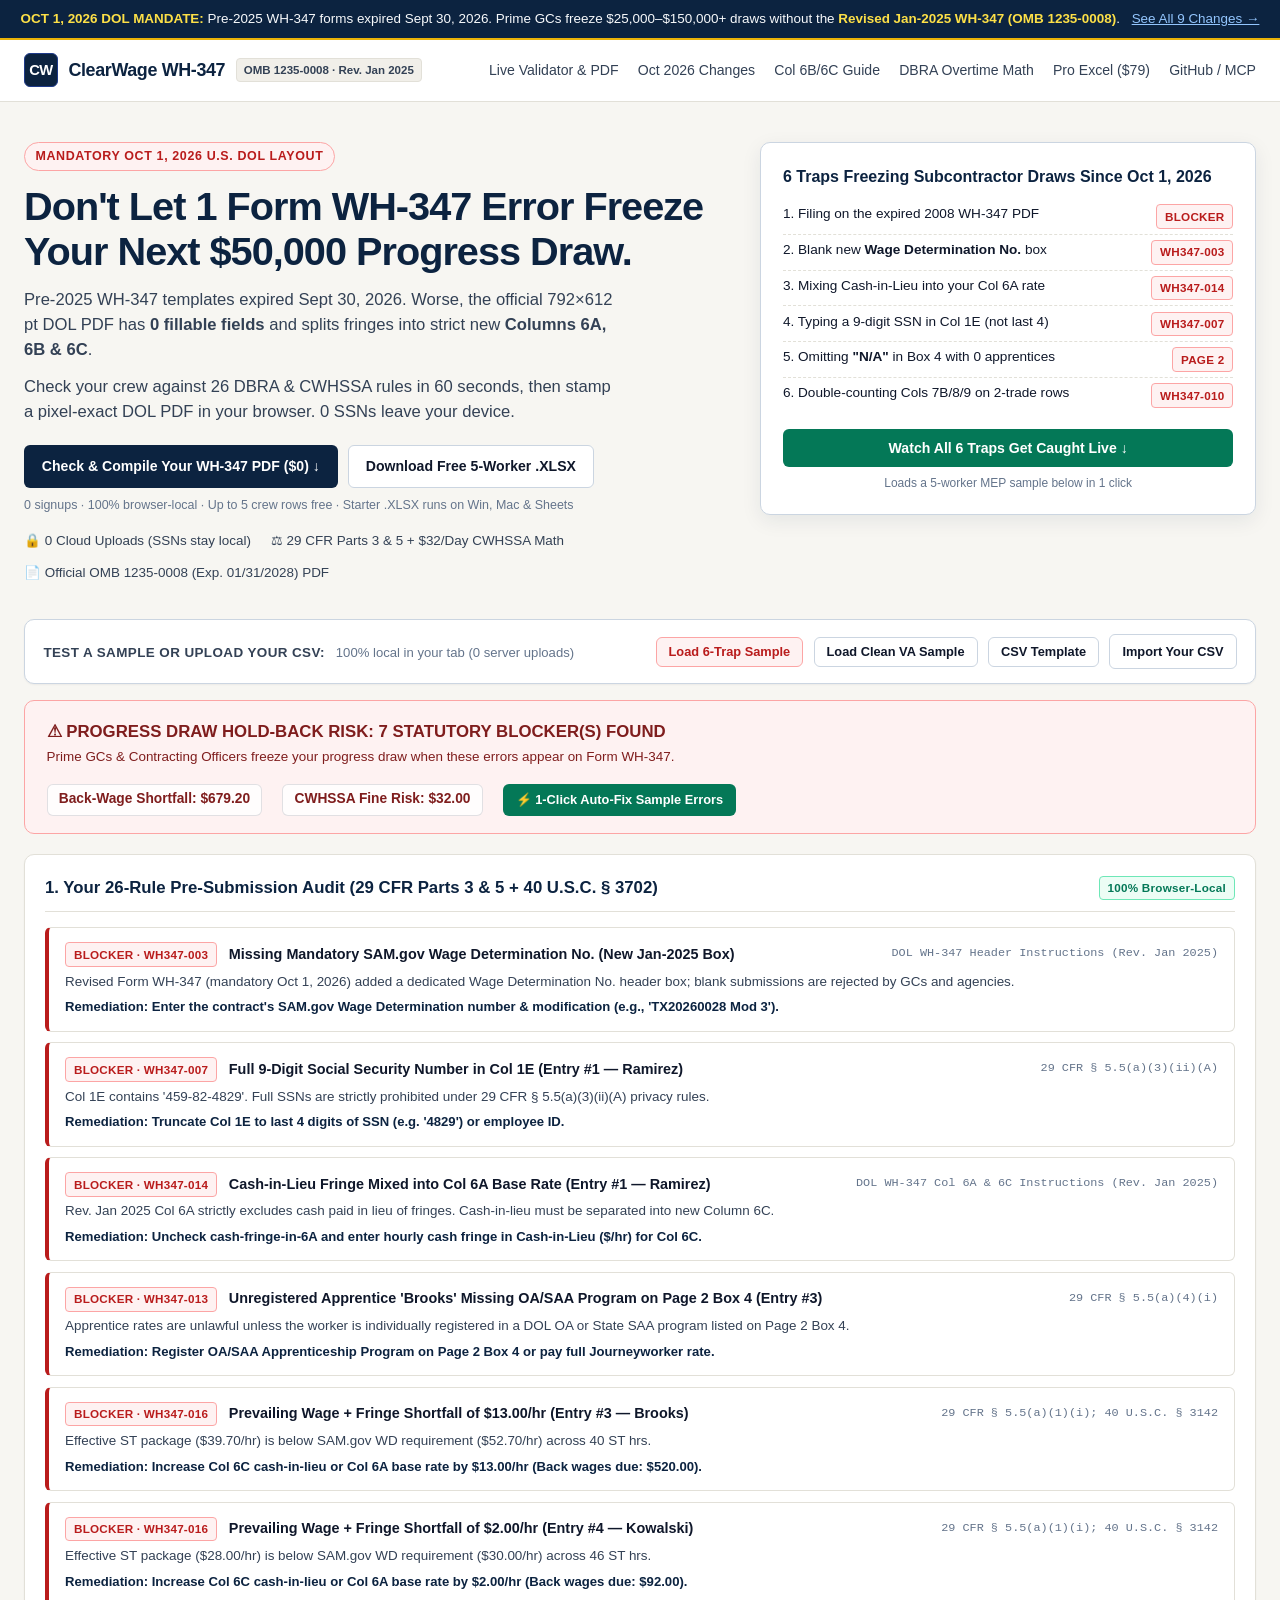
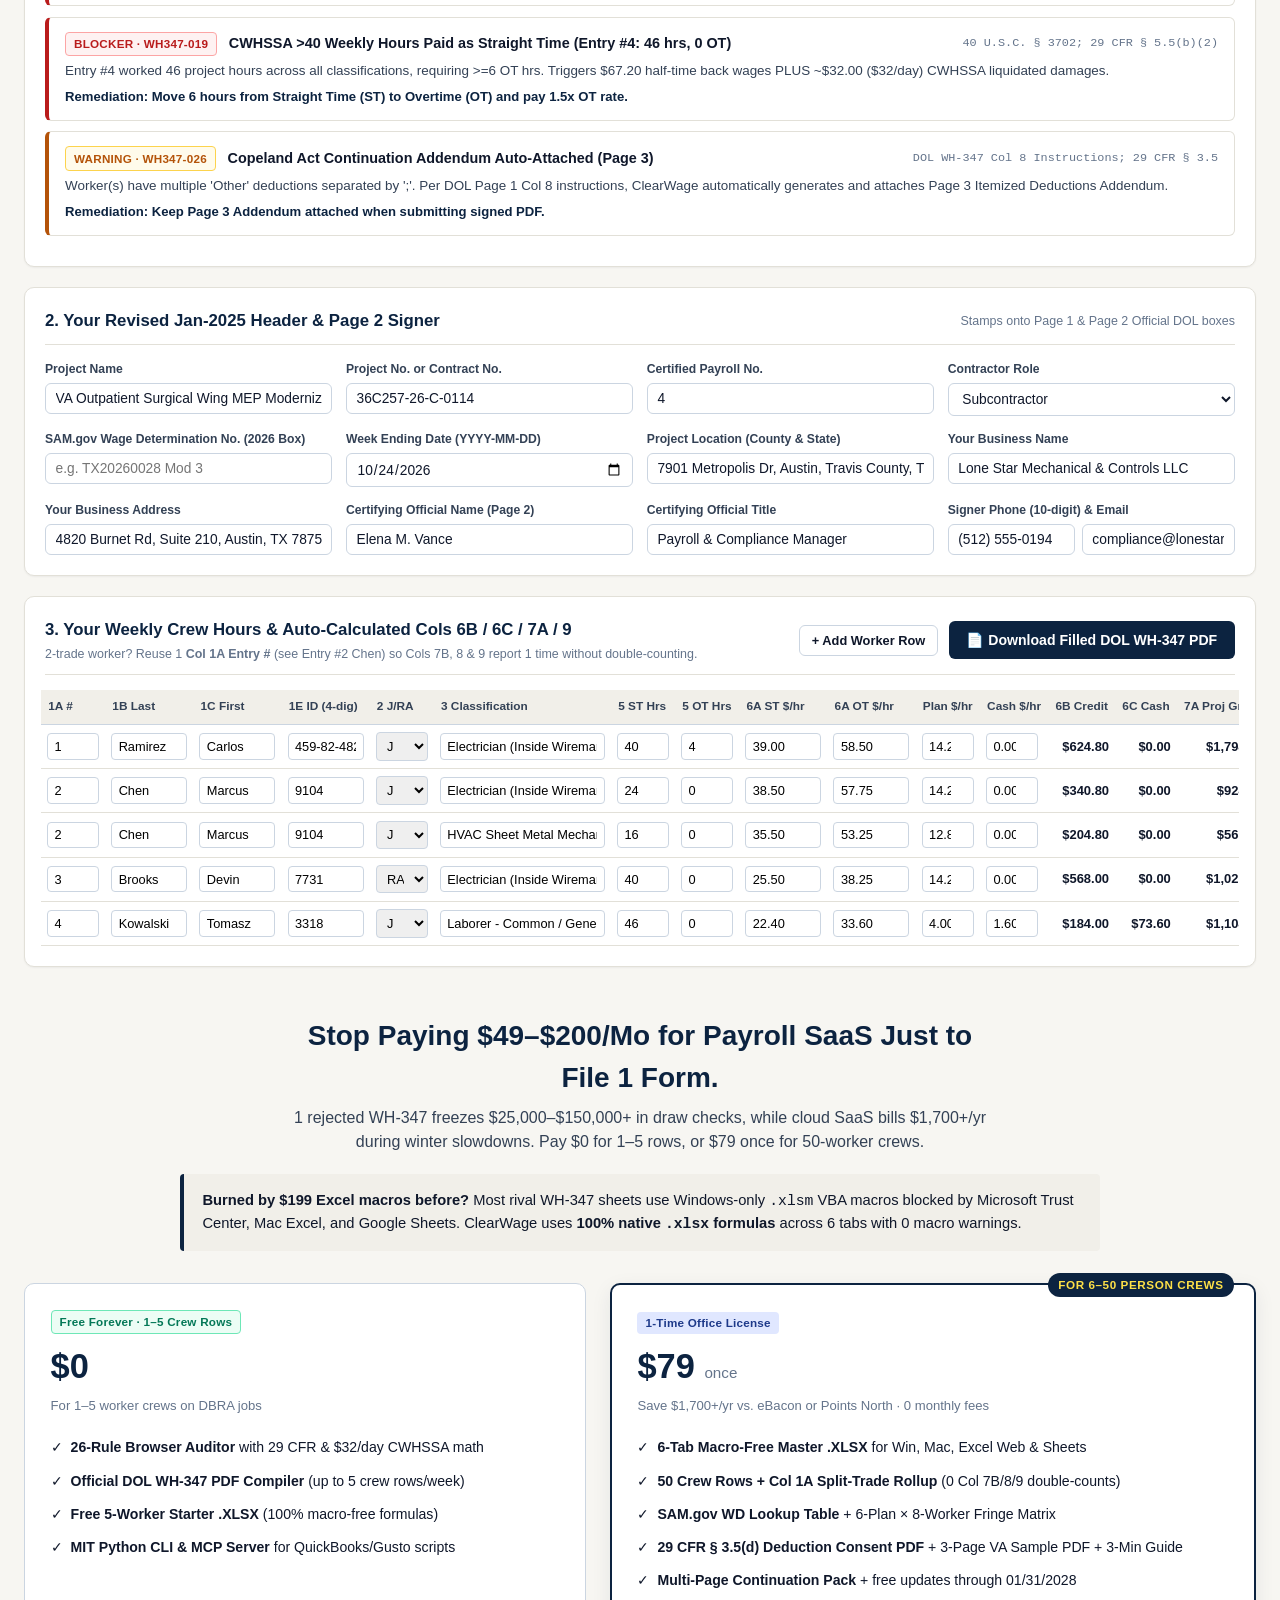
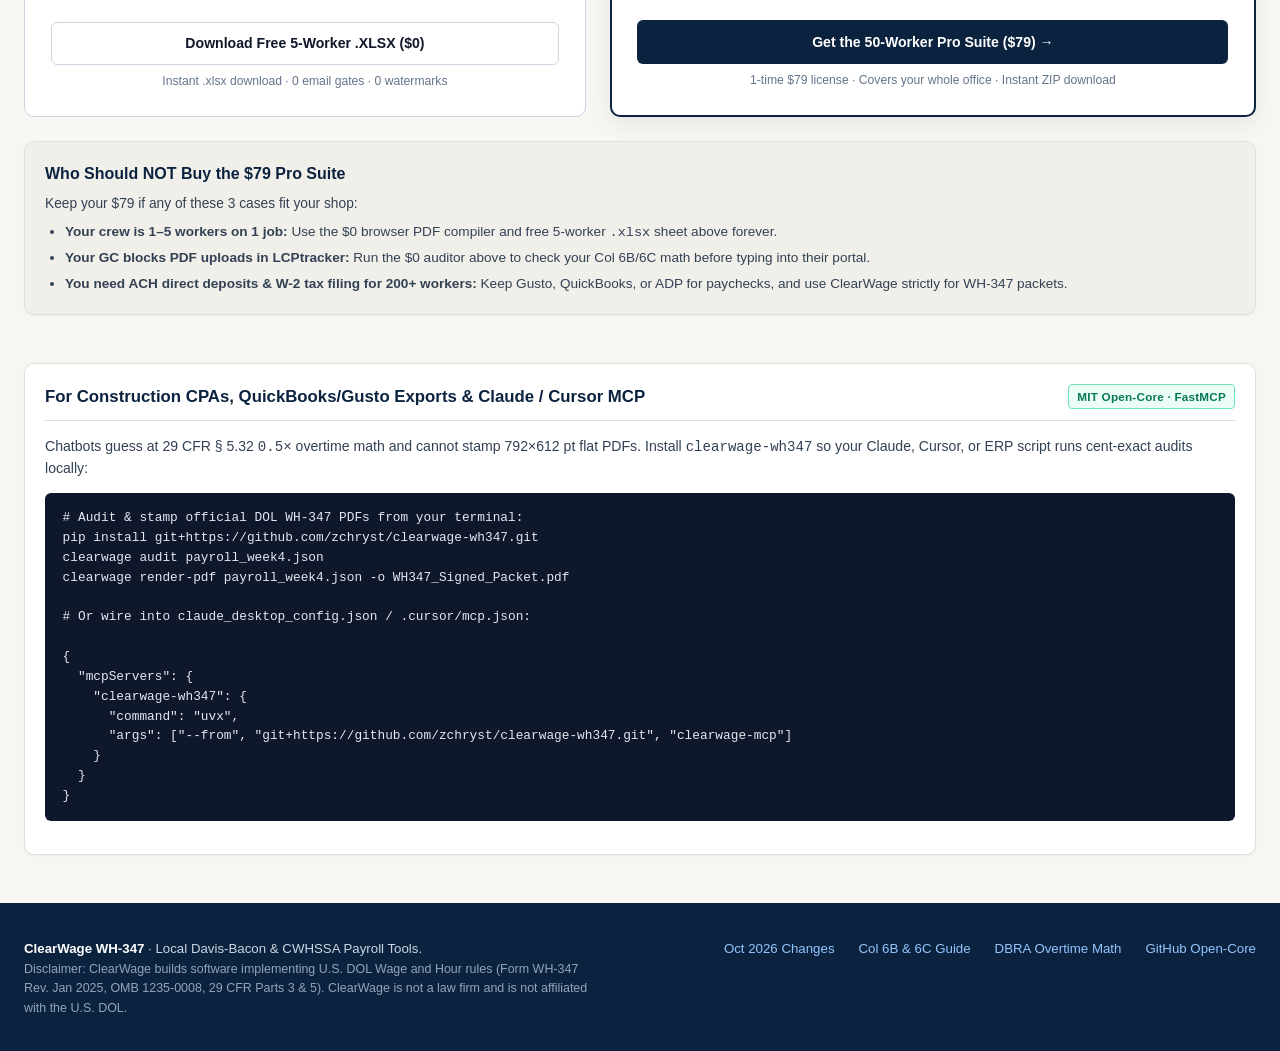
==== commit 33519386: "Copy Chief conversion polish across web app, SEO calculators & 50-row Excel generator" ====
--- a/docs/index.html
+++ b/docs/index.html
@@ -3,8 +3,8 @@
 <head>
   <meta charset="UTF-8">
   <meta name="viewport" content="width=device-width, initial-scale=1.0">
-  <title>ClearWage WH-347 | Free 2026 Mandatory Form WH-347 Validator &amp; Official DOL PDF Compiler</title>
-  <meta name="description" content="Free client-side U.S. DOL Revised Form WH-347 (OMB 1235-0008, mandatory Oct 1, 2026) Davis-Bacon &amp; CWHSSA certified payroll compliance auditor, Col 6B/6C calculator, and pixel-aligned official PDF generator. Zero payroll PII leaves your browser.">
+  <title>ClearWage WH-347 | Free Oct 2026 Form WH-347 Validator &amp; Official DOL PDF Compiler</title>
+  <meta name="description" content="Audit your weekly payroll against 26 Davis-Bacon &amp; CWHSSA rules and stamp a pixel-exact Revised Form WH-347 (OMB 1235-0008, mandatory Oct 1, 2026) PDF in 3 minutes. 0 SSNs leave your device.">
   <link rel="canonical" href="https://zchryst.github.io/clearwage-wh347/">
   <link rel="stylesheet" href="styles.css">
   <script type="application/ld+json">
@@ -35,8 +35,8 @@
 <body>
 
   <div class="mandate-bar">
-    <strong>REGULATORY ALERT:</strong> Pre-2025 Form WH-347 templates officially expired September 30, 2026. The <strong>Revised Jan-2025 Form WH-347 (OMB 1235-0008)</strong> is mandatory on all DBRA filings as of <strong>October 1, 2026</strong>.
-    <a href="wh-347-2026-changes.html">Read the 2026 GC Rejection Checklist &rarr;</a>
+    <strong>OCT 1, 2026 DOL MANDATE:</strong> Pre-2025 WH-347 forms expired Sept 30, 2026. Prime GCs freeze $25,000–$150,000+ draws without the <strong>Revised Jan-2025 WH-347 (OMB 1235-0008)</strong>.
+    <a href="wh-347-2026-changes.html">See All 9 Changes &rarr;</a>
   </div>
 
   <header class="site-header">
@@ -46,12 +46,14 @@
         <span class="brand-name">ClearWage WH-347</span>
         <span class="brand-tag">OMB 1235-0008 · Rev. Jan 2025</span>
       </a>
+
       <nav class="nav-links">
-        <a href="#workbench">Live Validator &amp; PDF Compiler</a>
+        <a href="#workbench">Live Validator &amp; PDF</a>
         <a href="wh-347-2026-changes.html">Oct 2026 Changes</a>
         <a href="wh-347-column-6b-6c-calculator.html">Col 6B/6C Guide</a>
+
         <a href="davis-bacon-overtime-calculator.html">DBRA Overtime Math</a>
-        <a href="#pricing">Excel Pro Suite ($79)</a>
+        <a href="#pricing">Pro Excel ($79)</a>
         <a href="https://github.com/zchryst/clearwage-wh347" target="_blank" rel="noopener">GitHub / MCP</a>
       </nav>
     </div>
@@ -62,34 +64,50 @@
       <div class="hero-grid">
         <div>
           <div class="eyebrow">Mandatory Oct 1, 2026 U.S. DOL Layout</div>
-          <h1>Stop Progress-Payment Holdbacks on the New 2026 Form WH-347.</h1>
+          <h1>Don't Let 1 Form WH-347 Error Freeze Your Next $50,000 Progress Draw.</h1>
+
           <p class="lead">
-            The U.S. Department of Labor's Revised Form WH-347 is flat (zero fillable PDF fields) and splits fringe benefits into strict new Columns <strong>6A, 6B &amp; 6C</strong> plus a Page 2 <strong>6-Plan &times; 8-Worker Hourly Credit Matrix</strong>. Audit your payroll against 26 statutory DBRA/CWHSSA rules and compile a pixel-exact official DOL PDF — <strong>100% locally in your browser</strong>.
+            Pre-2025 WH-347 templates expired Sept 30, 2026. Worse, the official 792&times;612 pt DOL PDF has <strong>0 fillable fields</strong> and splits fringes into strict new <strong>Columns 6A, 6B &amp; 6C</strong>.
           </p>
+
+          <p class="lead" style="margin-top:-0.5rem;">
+            Check your crew against 26 DBRA &amp; CWHSSA rules in 60 seconds, then stamp a pixel-exact DOL PDF in your browser. 0 SSNs leave your device.
+          </p>
+
           <div class="btn-row">
-            <a href="#workbench" class="btn btn-primary">Audit &amp; Compile Official WH-347 PDF Now</a>
-            <a href="downloads/ClearWage_WH347_Starter_Check_2026.xlsx" download class="btn btn-outline">Download Free 2026 Starter .XLSX</a>
-          </div>
+            <a href="#workbench" class="btn btn-primary">Check &amp; Compile Your WH-347 PDF ($0) &darr;</a>
+            <a href="downloads/ClearWage_WH347_Starter_Check_2026.xlsx" download class="btn btn-outline">Download Free 5-Worker .XLSX</a>
+          </div>
+
+          <div style="font-size:0.78rem;color:var(--ink-muted);margin-top:0.5rem;">
+            0 signups &middot; 100% browser-local &middot; Up to 5 crew rows free &middot; Starter .XLSX runs on Win, Mac &amp; Sheets
+          </div>
+
           <div class="trust-strip">
-            <span class="trust-item">&#128274; Zero Cloud Uploads (SSNs stay on device)</span>
-            <span class="trust-item">&#9878; 29 CFR Parts 3 &amp; 5 Statutory Citations</span>
-            <span class="trust-item">&#128196; Official OMB 1235-0008 (Exp. 01/31/2028) Vector PDF</span>
+            <span class="trust-item">&#128274; 0 Cloud Uploads (SSNs stay local)</span>
+            <span class="trust-item">&#9878; 29 CFR Parts 3 &amp; 5 + $32/Day CWHSSA Math</span>
+            <span class="trust-item">&#128196; Official OMB 1235-0008 (Exp. 01/31/2028) PDF</span>
           </div>
         </div>
 
         <aside class="hero-card">
-          <h3>Top 6 Reasons GCs Reject WH-347 Filings Since Oct 1, 2026</h3>
+          <h3>6 Traps Freezing Subcontractor Draws Since Oct 1, 2026</h3>
           <ul class="checklist-mini">
-            <li><span>1. Using expired 2008 WH-347 PDF layout</span><span class="badge badge-blocker">BLOCKER</span></li>
+            <li><span>1. Filing on the expired 2008 WH-347 PDF</span><span class="badge badge-blocker">BLOCKER</span></li>
             <li><span>2. Blank new <strong>Wage Determination No.</strong> box</span><span class="badge badge-blocker">WH347-003</span></li>
-            <li><span>3. Mixing Cash-in-Lieu fringe into Col 6A rate</span><span class="badge badge-blocker">WH347-014</span></li>
-            <li><span>4. Full 9-digit SSN in Col 1E instead of last-4</span><span class="badge badge-blocker">WH347-007</span></li>
-            <li><span>5. Omitting <strong>"N/A"</strong> in Box 4 when 0 apprentices</span><span class="badge badge-blocker">PAGE 2</span></li>
-            <li><span>6. Double-counting Col 7B/8/9 on split-shift workers</span><span class="badge badge-blocker">WH347-010</span></li>
+            <li><span>3. Mixing Cash-in-Lieu into your Col 6A rate</span><span class="badge badge-blocker">WH347-014</span></li>
+
+            <li><span>4. Typing a 9-digit SSN in Col 1E (not last 4)</span><span class="badge badge-blocker">WH347-007</span></li>
+            <li><span>5. Omitting <strong>"N/A"</strong> in Box 4 with 0 apprentices</span><span class="badge badge-blocker">PAGE 2</span></li>
+            <li><span>6. Double-counting Cols 7B/8/9 on 2-trade rows</span><span class="badge badge-blocker">WH347-010</span></li>
           </ul>
+
           <button type="button" class="btn btn-accent" style="width:100%;" onclick="document.getElementById('workbench').scrollIntoView({behavior:'smooth'});loadPreset('trap');">
-            See All 6 Traps Caught Live Below &darr;
+            Watch All 6 Traps Get Caught Live &darr;
           </button>
+          <div style="font-size:0.75rem;color:var(--ink-muted);text-align:center;margin-top:0.45rem;">
+            Loads a 5-worker MEP sample below in 1 click
+          </div>
         </aside>
       </div>
     </section>
@@ -98,15 +116,16 @@
     <section id="workbench" class="workbench">
       <div class="preset-toolbar">
         <div>
-          <span class="preset-label">Interactive Payroll Presets:</span>
-          <span style="font-size:0.82rem;color:var(--ink-muted);margin-left:0.4rem;">Test real subcontractor scenarios or import CSV</span>
-        </div>
+          <span class="preset-label">Test a Sample or Upload Your CSV:</span>
+          <span style="font-size:0.82rem;color:var(--ink-muted);margin-left:0.4rem;">100% local in your tab (0 server uploads)</span>
+        </div>
+
         <div class="btn-row">
-          <button type="button" class="btn btn-danger btn-sm" onclick="loadPreset('trap')">Load 6-Trap Rejection Sample</button>
-          <button type="button" class="btn btn-outline btn-sm" onclick="loadPreset('clean')">Load Clean VA Hospital Sample (Split-Shift + RA)</button>
+          <button type="button" class="btn btn-danger btn-sm" onclick="loadPreset('trap')">Load 6-Trap Sample</button>
+          <button type="button" class="btn btn-outline btn-sm" onclick="loadPreset('clean')">Load Clean VA Sample</button>
           <button type="button" class="btn btn-outline btn-sm" onclick="downloadCsvTemplate()">CSV Template</button>
           <label class="btn btn-outline btn-sm" style="margin:0;">
-            Import CSV
+            Import Your CSV
             <input type="file" accept=".csv" style="display:none;" onchange="handleCsvUpload(event)">
           </label>
         </div>
@@ -118,8 +137,8 @@
       <!-- Statutory Audit Findings Panel -->
       <div class="panel">
         <div class="panel-header">
-          <h2>1. Pre-Submission Statutory Compliance Audit (29 CFR Parts 3 &amp; 5 / CWHSSA)</h2>
-          <span class="badge badge-ok">100% In-Browser Deterministic Engine</span>
+          <h2>1. Your 26-Rule Pre-Submission Audit (29 CFR Parts 3 &amp; 5 + 40 U.S.C. &sect; 3702)</h2>
+          <span class="badge badge-ok">100% Browser-Local</span>
         </div>
         <div id="findings_list"></div>
       </div>
@@ -127,9 +146,10 @@
       <!-- Project & Header Metadata -->
       <div class="panel">
         <div class="panel-header">
-          <h2>2. Revised Jan-2025 WH-347 Project Header &amp; Statement of Compliance Signer</h2>
-          <span style="font-size:0.78rem;color:var(--ink-muted);">Stamps directly onto Page 1 &amp; Page 2 Official DOL Boxes</span>
-        </div>
+          <h2>2. Your Revised Jan-2025 Header &amp; Page 2 Signer</h2>
+          <span style="font-size:0.78rem;color:var(--ink-muted);">Stamps onto Page 1 &amp; Page 2 Official DOL boxes</span>
+        </div>
+
         <div class="form-grid-4">
           <div class="field">
             <label for="f_project_name">Project Name</label>
@@ -150,8 +170,9 @@
               <option value="prime">Prime Contractor</option>
             </select>
           </div>
-          <div class="field">
-            <label for="f_wd_no">SAM.gov Wage Determination No. (Mandatory 2025 Box)</label>
+
+          <div class="field">
+            <label for="f_wd_no">SAM.gov Wage Determination No. (2026 Box)</label>
             <input id="f_wd_no" type="text" placeholder="e.g. TX20260028 Mod 3" onchange="updHeader('wage_determination_no', this.value)">
           </div>
           <div class="field">
@@ -159,15 +180,16 @@
             <input id="f_week_end" type="date" onchange="updHeader('week_ending_date', this.value)">
           </div>
           <div class="field">
-            <label for="f_location">Project Location (Include County &amp; State)</label>
+            <label for="f_location">Project Location (County &amp; State)</label>
             <input id="f_location" type="text" onchange="updHeader('project_location', this.value)">
           </div>
           <div class="field">
-            <label for="f_business_name">Contractor / Subcontractor Business Name</label>
+            <label for="f_business_name">Your Business Name</label>
             <input id="f_business_name" type="text" onchange="updHeader('business_name', this.value)">
           </div>
-          <div class="field">
-            <label for="f_business_addr">Business Address</label>
+
+          <div class="field">
+            <label for="f_business_addr">Your Business Address</label>
             <input id="f_business_addr" type="text" onchange="updHeader('business_address', this.value)">
           </div>
           <div class="field">
@@ -179,7 +201,7 @@
             <input id="f_official_title" type="text" onchange="updHeader('certifying_official_title', this.value)">
           </div>
           <div class="field">
-            <label for="f_phone">Signer Telephone &amp; Email</label>
+            <label for="f_phone">Signer Phone (10-digit) &amp; Email</label>
             <div style="display:grid;grid-template-columns:1fr 1.2fr;gap:0.4rem;">
               <input id="f_phone" type="text" placeholder="(512) 555-0194" onchange="updHeader('telephone', this.value)">
               <input id="f_email" type="email" placeholder="payroll@company.com" onchange="updHeader('email', this.value)">
@@ -192,15 +214,16 @@
       <div class="panel">
         <div class="panel-header">
           <div>
-            <h2>3. Crew Hours, Split-Classification Entry Nos., &amp; Auto-Calculated Cols 6B / 6C / 7A / 9</h2>
+            <h2>3. Your Weekly Crew Hours &amp; Auto-Calculated Cols 6B / 6C / 7A / 9</h2>
             <div style="font-size:0.78rem;color:var(--ink-muted);margin-top:0.15rem;">
-              Split-classification tip: use the <strong>same Entry #</strong> (e.g. Entry #2 Chen) across multiple trade rows — ClearWage rolls up Col 7B/8/9 once without double-counting.
+              2-trade worker? Reuse 1 <strong>Col 1A Entry #</strong> (see Entry #2 Chen) so Cols 7B, 8 &amp; 9 report 1 time without double-counting.
             </div>
           </div>
+
           <div class="btn-row">
             <button type="button" class="btn btn-outline btn-sm" onclick="addRow()">+ Add Worker Row</button>
             <button id="btn_compile_pdf" type="button" class="btn btn-primary" onclick="compileOfficialDolPdf()">
-              &#128196; Download Filled Official DOL WH-347 PDF
+              &#128196; Download Filled DOL WH-347 PDF
             </button>
           </div>
         </div>
@@ -214,9 +237,10 @@
                 <th>1C First</th>
                 <th>1E ID (4-dig)</th>
                 <th>2 J/RA</th>
-                <th>3 Labor Classification</th>
+                <th>3 Classification</th>
                 <th>5 ST Hrs</th>
                 <th>5 OT Hrs</th>
+
                 <th>6A ST $/hr</th>
                 <th>6A OT $/hr</th>
                 <th>Plan $/hr</th>
@@ -236,65 +260,104 @@
 
     <!-- FREE VS PRO CONTRACTOR SUITE -->
     <section id="pricing">
-      <div style="text-align:center;max-width:680px;margin:0 auto 1.5rem;">
-        <h2 style="color:var(--navy-brand);font-size:1.75rem;margin-bottom:0.4rem;">Replace $150/mo Certified Payroll SaaS With a One-Time Spreadsheet &amp; Local Compiler.</h2>
-        <p style="color:var(--ink-secondary);margin:0;">Built for MEP, electrical, civil, roofing, and specialty subcontractors running 1 to 50 crew members on federal &amp; federally assisted jobs.</p>
-      </div>
-
-      <div class="pricing-grid">
+      <div style="text-align:center;max-width:720px;margin:0 auto 1.25rem;">
+        <h2 style="color:var(--navy-brand);font-size:1.75rem;margin-bottom:0.45rem;">Stop Paying $49–$200/Mo for Payroll SaaS Just to File 1 Form.</h2>
+        <p style="color:var(--ink-secondary);margin:0;">
+          1 rejected WH-347 freezes $25,000–$150,000+ in draw checks, while cloud SaaS bills $1,700+/yr during winter slowdowns. Pay $0 for 1–5 rows, or $79 once for 50-worker crews.
+        </p>
+      </div>
+
+      <!-- Chris Voss Accusation Audit -->
+      <div class="callout" style="max-width:920px;margin:0 auto 1.5rem;">
+        <strong>Burned by $199 Excel macros before?</strong> Most rival WH-347 sheets use Windows-only <code>.xlsm</code> VBA macros blocked by Microsoft Trust Center, Mac Excel, and Google Sheets. ClearWage uses <strong>100% native <code>.xlsx</code> formulas</strong> across 6 tabs with 0 macro warnings.
+      </div>
+
+      <div class="pricing-grid" style="margin-bottom:1.5rem;">
         <div class="tier-card">
           <div>
-            <span class="badge badge-ok">Free Forever · Open-Core</span>
+            <span class="badge badge-ok">Free Forever · 1–5 Crew Rows</span>
             <div class="price-tag">$0</div>
-            <div class="price-sub">No account, no watermark on compliant filings, zero cloud lock-in</div>
+            <div class="price-sub">For 1–5 worker crews on DBRA jobs</div>
+
             <ul class="feature-list">
-              <li><span>&#10003;</span><span><strong>Live 26-Rule Statutory Auditor</strong> with exact 29 CFR &amp; CWHSSA back-wage math</span></li>
-              <li><span>&#10003;</span><span><strong>In-Browser Official DOL WH-347 PDF Compiler</strong> (up to 5 crew rows per filing)</span></li>
-              <li><span>&#10003;</span><span><strong>Free 5-Worker Starter Excel Workbook (.xlsx)</strong> — 100% macro-free formulas</span></li>
-              <li><span>&#10003;</span><span><strong>Open-Source Python CLI &amp; MCP Server</strong> (<code>pip install clearwage-wh347</code>) for AI bookkeeping agents</span></li>
+              <li><span>&#10003;</span><span><strong>26-Rule Browser Auditor</strong> with 29 CFR &amp; $32/day CWHSSA math</span></li>
+              <li><span>&#10003;</span><span><strong>Official DOL WH-347 PDF Compiler</strong> (up to 5 crew rows/week)</span></li>
+
+              <li><span>&#10003;</span><span><strong>Free 5-Worker Starter .XLSX</strong> (100% macro-free formulas)</span></li>
+              <li><span>&#10003;</span><span><strong>MIT Python CLI &amp; MCP Server</strong> for QuickBooks/Gusto scripts</span></li>
             </ul>
           </div>
-          <div class="btn-row">
-            <a href="downloads/ClearWage_WH347_Starter_Check_2026.xlsx" download class="btn btn-outline" style="width:100%;">Download Free 5-Worker Starter .XLSX</a>
+
+          <div>
+            <a href="downloads/ClearWage_WH347_Starter_Check_2026.xlsx" download class="btn btn-outline" style="width:100%;">Download Free 5-Worker .XLSX ($0)</a>
+            <div style="font-size:0.76rem;color:var(--ink-muted);text-align:center;margin-top:0.45rem;">
+              Instant .xlsx download &middot; 0 email gates &middot; 0 watermarks
+            </div>
           </div>
         </div>
 
         <div class="tier-card pro">
-          <div class="pro-ribbon">Most Popular for Subcontractors</div>
+          <div class="pro-ribbon">For 6–50 Person Crews</div>
           <div>
-            <span class="badge" style="background:#e0e7ff;color:#1e3a8a;">Commercial Office License</span>
-            <div class="price-tag">$79 <span style="font-size:0.95rem;font-weight:500;color:var(--ink-muted);">one-time</span></div>
-            <div class="price-sub">Save $1,700+/yr vs. eBacon / LCPtracker-bridge SaaS — works offline forever</div>
+            <span class="badge" style="background:#e0e7ff;color:#1e3a8a;">1-Time Office License</span>
+            <div class="price-tag">$79 <span style="font-size:0.95rem;font-weight:500;color:var(--ink-muted);">once</span></div>
+            <div class="price-sub">Save $1,700+/yr vs. eBacon or Points North &middot; 0 monthly fees</div>
+
             <ul class="feature-list">
-              <li><span>&#10003;</span><span><strong>6-Tab Macro-Free Pro Contractor Workbook (.xlsx)</strong> — runs natively on Windows Excel, Mac Excel, Excel Web &amp; Google Sheets (zero blocked <code>.xlsm</code> VBA macros!)</span></li>
-              <li><span>&#10003;</span><span><strong>50-Worker Multi-Crew Capacity + Split-Classification Rollup</strong> — auto-deduplicates Col 7B, Col 8 &amp; Col 9 by Worker Entry No.</span></li>
-              <li><span>&#10003;</span><span><strong>Built-In SAM.gov Wage Determination Lookup Table</strong> &amp; 6-Plan Bona Fide Fringe Matrix</span></li>
-              <li><span>&#10003;</span><span><strong>Copeland Act (29 CFR § 3.5) Written Deduction Authorization Templates</strong> + SF-1444 Conformance Request Checklist + Sample Completed VA Hospital WH-347 Packet</span></li>
-              <li><span>&#10003;</span><span><strong>Free Lifetime Updates</strong> through OMB Control No. 1235-0008 expiration (01/31/2028)</span></li>
+              <li><span>&#10003;</span><span><strong>6-Tab Macro-Free Master .XLSX</strong> for Win, Mac, Excel Web &amp; Sheets</span></li>
+              <li><span>&#10003;</span><span><strong>50 Crew Rows + Col 1A Split-Trade Rollup</strong> (0 Col 7B/8/9 double-counts)</span></li>
+              <li><span>&#10003;</span><span><strong>SAM.gov WD Lookup Table</strong> + 6-Plan &times; 8-Worker Fringe Matrix</span></li>
+
+              <li><span>&#10003;</span><span><strong>29 CFR &sect; 3.5(d) Deduction Consent PDF</strong> + 3-Page VA Sample PDF + 3-Min Guide</span></li>
+              <li><span>&#10003;</span><span><strong>Multi-Page Continuation Pack</strong> + free updates through 01/31/2028</span></li>
             </ul>
           </div>
-          <button type="button" class="btn btn-primary" style="width:100%;padding:0.8rem;" onclick="openProModal()">
-            Get ClearWage WH-347 Pro Contractor Suite ($79) &rarr;
-          </button>
-        </div>
+
+          <div>
+            <button type="button" class="btn btn-primary" style="width:100%;padding:0.8rem;" onclick="openProModal()">
+              Get the 50-Worker Pro Suite ($79) &rarr;
+            </button>
+            <div style="font-size:0.76rem;color:var(--ink-muted);text-align:center;margin-top:0.45rem;">
+              1-time $79 license &middot; Covers your whole office &middot; Instant ZIP download
+            </div>
+          </div>
+        </div>
+      </div>
+
+      <!-- Bernbach / Sugarman Honesty Block: Who Should NOT Buy -->
+      <div class="panel" style="margin-bottom:3rem;background:var(--bg-subtle);">
+        <h3 style="margin:0 0 0.5rem;font-size:1rem;color:var(--navy-brand);">Who Should NOT Buy the $79 Pro Suite</h3>
+        <p style="font-size:0.86rem;color:var(--ink-secondary);margin:0 0 0.5rem;">
+          Keep your $79 if any of these 3 cases fit your shop:
+        </p>
+
+        <ul style="margin:0;padding-left:1.25rem;font-size:0.85rem;color:var(--ink-secondary);">
+          <li style="margin-bottom:0.3rem;"><strong>Your crew is 1–5 workers on 1 job:</strong> Use the $0 browser PDF compiler and free 5-worker <code>.xlsx</code> sheet above forever.</li>
+          <li style="margin-bottom:0.3rem;"><strong>Your GC blocks PDF uploads in LCPtracker:</strong> Run the $0 auditor above to check your Col 6B/6C math before typing into their portal.</li>
+
+          <li><strong>You need ACH direct deposits &amp; W-2 tax filing for 200+ workers:</strong> Keep Gusto, QuickBooks, or ADP for paychecks, and use ClearWage strictly for WH-347 packets.</li>
+        </ul>
       </div>
     </section>
 
     <!-- AI AGENT / MCP SERVER & CLI SECTION -->
     <section class="panel" style="margin-bottom:3rem;">
       <div class="panel-header">
-        <h2>For Accounting Automation, ERP Pipelines &amp; Claude / Cursor MCP Agents</h2>
+        <h2>For Construction CPAs, QuickBooks/Gusto Exports &amp; Claude / Cursor MCP</h2>
         <span class="badge badge-ok">MIT Open-Core · FastMCP</span>
       </div>
+
       <p style="font-size:0.88rem;color:var(--ink-secondary);margin-top:0;">
-        LLMs hallucinate Davis-Bacon half-time overtime premiums and cannot natively stamp non-fillable vector PDFs. Install the open-source <code>clearwage-wh347</code> Python CLI &amp; Model Context Protocol (MCP) server to give Claude Desktop, Cursor, or your QuickBooks/Gusto export script deterministic cent-exact WH-347 compilation:
+        Chatbots guess at 29 CFR &sect; 5.32 <code>0.5&times;</code> overtime math and cannot stamp 792&times;612 pt flat PDFs. Install <code>clearwage-wh347</code> so your Claude, Cursor, or ERP script runs cent-exact audits locally:
       </p>
-      <pre class="code-block"># Run CLI audit &amp; pixel-exact official DOL PDF compilation locally:
+
+      <pre class="code-block"># Audit &amp; stamp official DOL WH-347 PDFs from your terminal:
 pip install git+https://github.com/zchryst/clearwage-wh347.git
 clearwage audit payroll_week4.json
 clearwage render-pdf payroll_week4.json -o WH347_Signed_Packet.pdf
 
-# Add to claude_desktop_config.json or .cursor/mcp.json:
+# Or wire into claude_desktop_config.json / .cursor/mcp.json:
+
 {
   "mcpServers": {
     "clearwage-wh347": {
@@ -310,21 +373,30 @@
   <div id="pro_modal" class="modal-backdrop" onclick="if(event.target===this)closeProModal()">
     <div class="modal-box">
       <div style="display:flex;justify-content:space-between;align-items:center;margin-bottom:0.65rem;">
-        <h3 style="margin:0;color:var(--navy-brand);">ClearWage WH-347 Pro Contractor Suite (v1.0)</h3>
+        <h3 style="margin:0;color:var(--navy-brand);">ClearWage WH-347 Pro Contractor Suite ($79)</h3>
         <button type="button" class="btn btn-outline btn-sm" onclick="closeProModal()">&times;</button>
       </div>
+
       <p id="pro_modal_reason" style="font-size:0.88rem;color:var(--ink-secondary);margin-top:0;"></p>
-      <div style="background:var(--bg-subtle);padding:0.9rem;border-radius:6px;font-size:0.83rem;margin-bottom:1rem;">
-        <strong>Included in instant ZIP download:</strong>
+
+      <div style="background:var(--bg-subtle);padding:0.9rem;border-radius:6px;font-size:0.83rem;margin-bottom:0.85rem;">
+        <strong>5 files in your instant ZIP download:</strong>
         <ul style="margin:0.4rem 0 0;padding-left:1.2rem;">
-          <li><code>ClearWage_WH347_Pro_Contractor_Suite_2026.xlsx</code> (6-tab, 50-worker macro-free workbook)</li>
-          <li><code>Sample_Completed_VA_Hospital_WH347_2026.pdf</code> (3-page reference packet)</li>
-          <li><code>QuickStart_2026_WH347_Compliance_Guide.pdf</code> &amp; CSV Import Template</li>
+          <li><code>ClearWage_WH347_Pro_Contractor_Suite_2026.xlsx</code> (6-tab, 50-row .xlsx)</li>
+          <li><code>Copeland_Act_29CFR35_Deduction_Authorization_Form.pdf</code> (29 CFR &sect; 3.5(d))</li>
+
+          <li><code>Sample_Completed_VA_Hospital_WH347_2026.pdf</code> (3-page filled packet)</li>
+          <li><code>QuickStart_2026_WH347_Compliance_Guide.pdf</code> + CSV Import Template</li>
         </ul>
       </div>
+
+      <div style="font-size:0.77rem;color:var(--ink-muted);margin-bottom:0.9rem;">
+        1-time $79 office license &middot; Runs on Win, Mac &amp; Google Sheets &middot; 0 monthly fees
+      </div>
+
       <div class="btn-row" style="justify-content:flex-end;">
-        <a href="downloads/ClearWage_WH347_Starter_Check_2026.xlsx" download class="btn btn-outline">Try Free 5-Worker .XLSX First</a>
-        <a href="https://github.com/zchryst/clearwage-wh347/issues/new?title=Pro+Contractor+Suite+License+Request&body=Hi!+Please+send+me+the+checkout+link+for+ClearWage+WH-347+Pro+Contractor+Suite+($79)." target="_blank" rel="noopener" class="btn btn-primary">Request Instant Pro Suite Checkout Link &rarr;</a>
+        <a href="downloads/ClearWage_WH347_Starter_Check_2026.xlsx" download class="btn btn-outline">Test Free 5-Row .XLSX ($0)</a>
+        <a href="https://github.com/zchryst/clearwage-wh347/issues/new?title=Pro+Contractor+Suite+License+Request&body=Hi!+Please+send+me+the+checkout+link+for+ClearWage+WH-347+Pro+Contractor+Suite+($79)." target="_blank" rel="noopener" class="btn btn-primary">Get Instant $79 Pro Checkout Link &rarr;</a>
       </div>
     </div>
   </div>
@@ -332,13 +404,15 @@
   <footer class="site-footer">
     <div class="container" style="display:flex;justify-content:space-between;gap:1.5rem;flex-wrap:wrap;">
       <div style="max-width:580px;">
-        <strong style="color:#ffffff;">ClearWage WH-347</strong> — Deterministic Davis-Bacon &amp; Related Acts Compliance Tools.<br>
-        <span style="font-size:0.78rem;color:#94a3b8;">Disclaimer: ClearWage provides deterministic software tools implementing published U.S. DOL Wage and Hour Division instructions (Form WH-347 Rev. Jan 2025, OMB 1235-0008, 29 CFR Parts 3 &amp; 5) and is not a law firm or affiliated with the U.S. Department of Labor.</span>
-      </div>
+        <strong style="color:#ffffff;">ClearWage WH-347</strong> &middot; Local Davis-Bacon &amp; CWHSSA Payroll Tools.<br>
+
+        <span style="font-size:0.78rem;color:#94a3b8;">Disclaimer: ClearWage builds software implementing U.S. DOL Wage and Hour rules (Form WH-347 Rev. Jan 2025, OMB 1235-0008, 29 CFR Parts 3 &amp; 5). ClearWage is not a law firm and is not affiliated with the U.S. DOL.</span>
+      </div>
+
       <div style="display:flex;gap:1.5rem;flex-wrap:wrap;">
-        <a href="wh-347-2026-changes.html">Oct 2026 WH-347 Changes</a>
-        <a href="wh-347-column-6b-6c-calculator.html">Col 6B &amp; 6C Calculator</a>
-        <a href="davis-bacon-overtime-calculator.html">DBRA Overtime Formula</a>
+        <a href="wh-347-2026-changes.html">Oct 2026 Changes</a>
+        <a href="wh-347-column-6b-6c-calculator.html">Col 6B &amp; 6C Guide</a>
+        <a href="davis-bacon-overtime-calculator.html">DBRA Overtime Math</a>
         <a href="https://github.com/zchryst/clearwage-wh347">GitHub Open-Core</a>
       </div>
     </div>
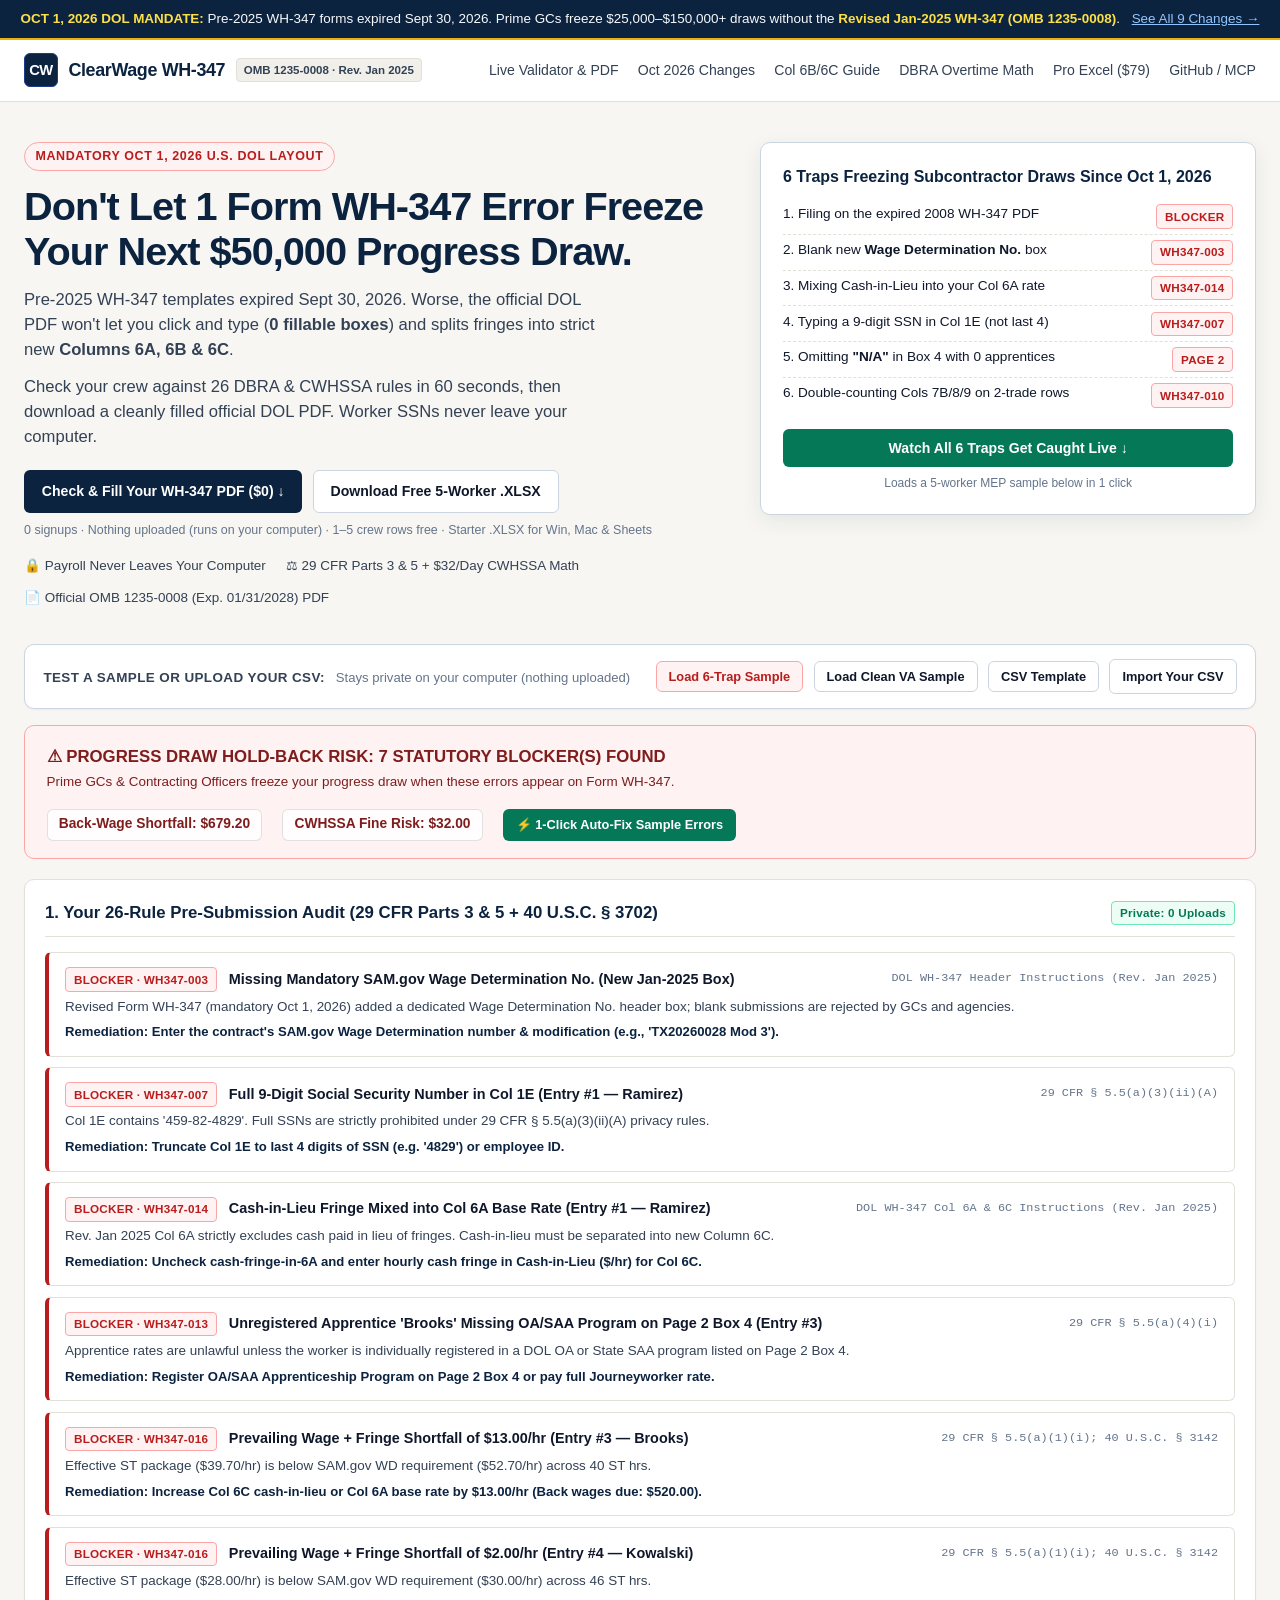
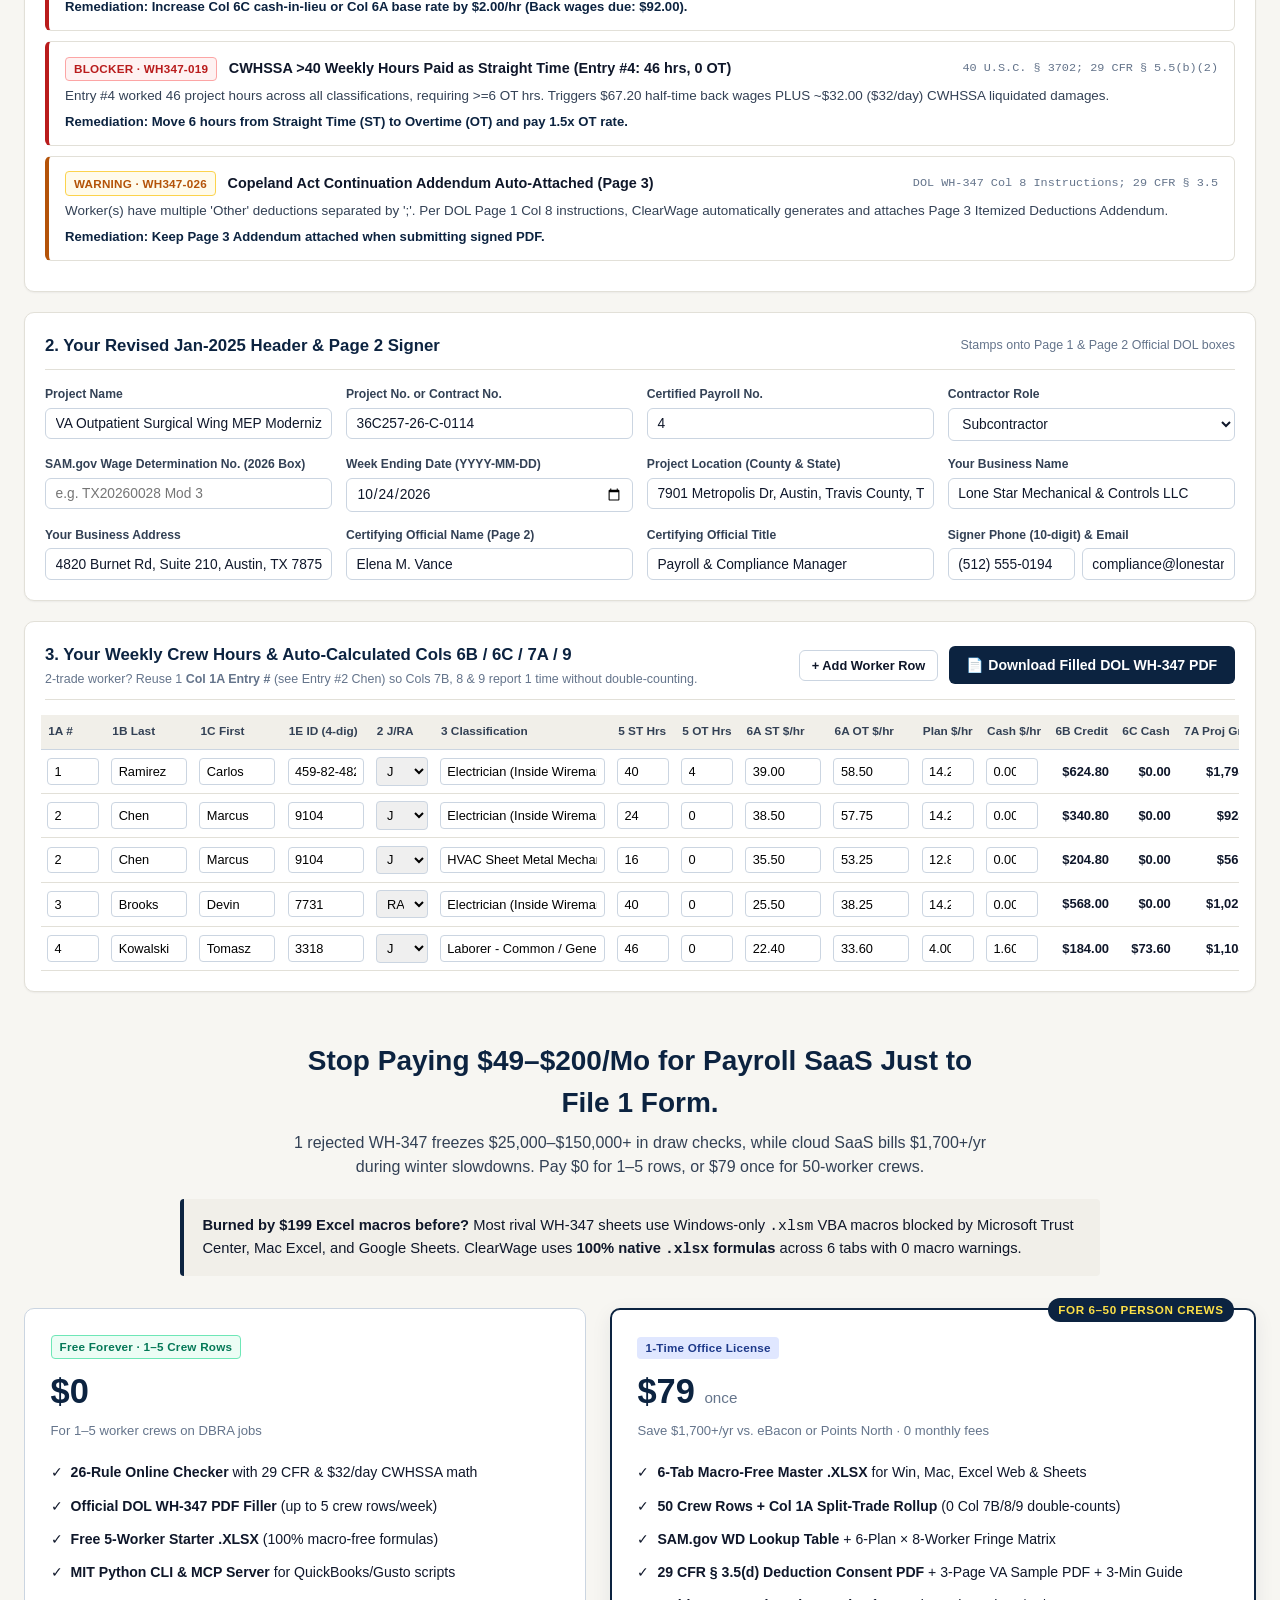
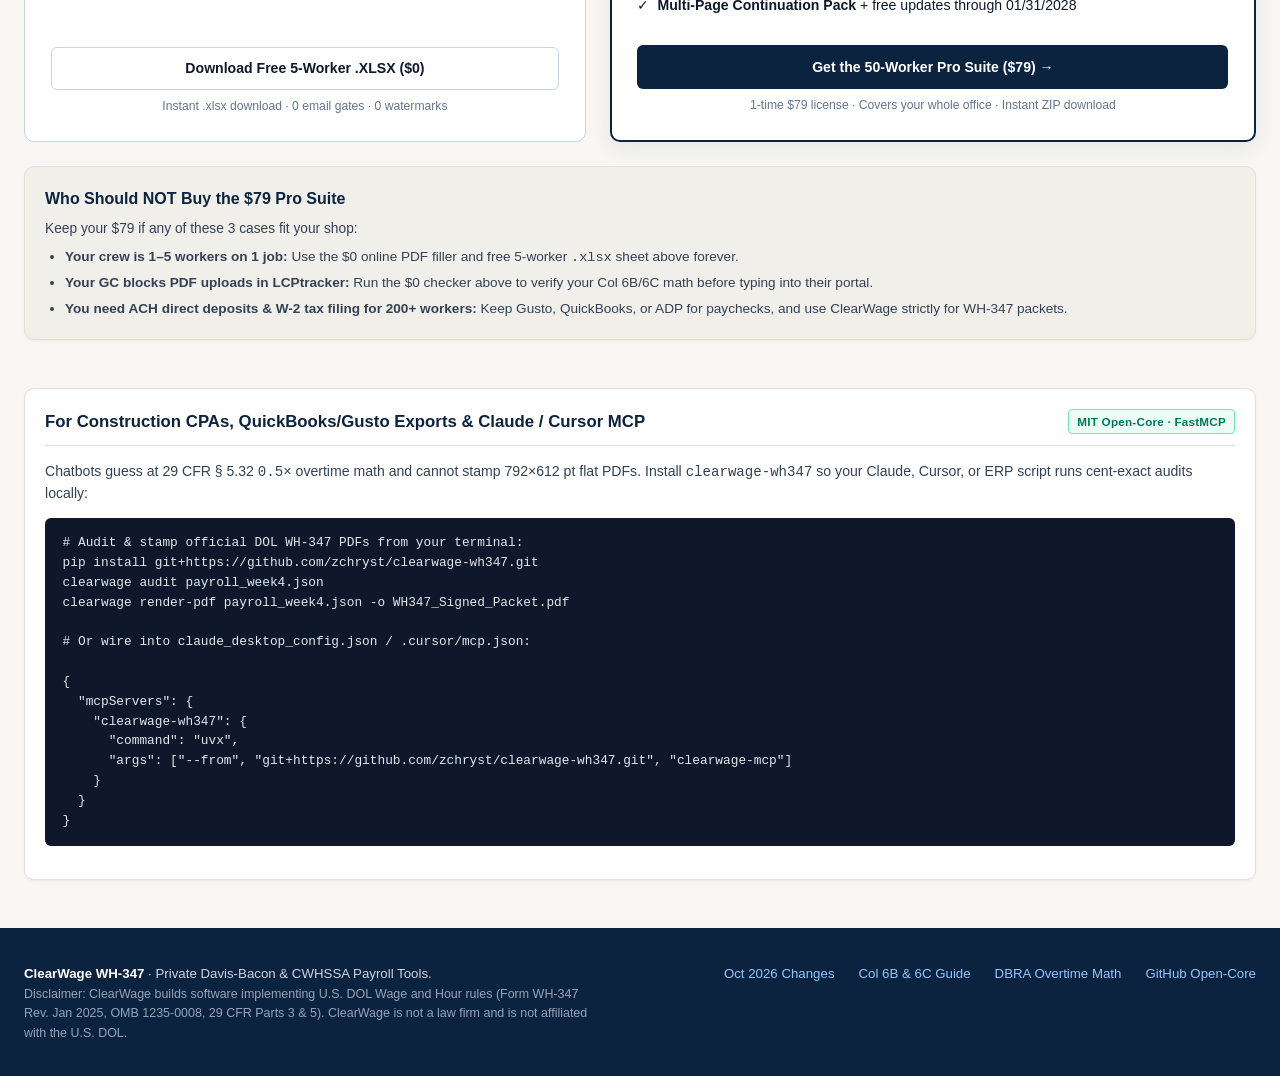
==== commit f3b3d089: "Replace engineer jargon (browser-local/compiler/vector) with plain bookkeeper outcomes" ====
--- a/docs/index.html
+++ b/docs/index.html
@@ -3,21 +3,21 @@
 <head>
   <meta charset="UTF-8">
   <meta name="viewport" content="width=device-width, initial-scale=1.0">
-  <title>ClearWage WH-347 | Free Oct 2026 Form WH-347 Validator &amp; Official DOL PDF Compiler</title>
-  <meta name="description" content="Audit your weekly payroll against 26 Davis-Bacon &amp; CWHSSA rules and stamp a pixel-exact Revised Form WH-347 (OMB 1235-0008, mandatory Oct 1, 2026) PDF in 3 minutes. 0 SSNs leave your device.">
+  <title>ClearWage WH-347 | Free Oct 2026 Form WH-347 Checker &amp; Official DOL PDF Filler</title>
+  <meta name="description" content="Check your weekly payroll against 26 Davis-Bacon &amp; CWHSSA rules and fill the official Revised Form WH-347 (OMB 1235-0008, mandatory Oct 1, 2026) PDF in 60 seconds. Worker SSNs never leave your computer.">
   <link rel="canonical" href="https://zchryst.github.io/clearwage-wh347/">
   <link rel="stylesheet" href="styles.css">
   <script type="application/ld+json">
   {
     "@context": "https://schema.org",
     "@type": "SoftwareApplication",
-    "name": "ClearWage WH-347 Certified Payroll Validator & Official PDF Compiler",
+    "name": "ClearWage WH-347 Certified Payroll Checker & Official PDF Filler",
     "applicationCategory": "BusinessApplication",
     "operatingSystem": "Web, Windows, macOS, Linux",
     "offers": [
       {
         "@type": "Offer",
-        "name": "Browser Validator, 5-Row Official PDF Compiler & Starter Excel Sheet",
+        "name": "Online WH-347 Checker, 5-Row Official PDF Filler & Starter Excel Sheet",
         "price": "0",
         "priceCurrency": "USD"
       },
@@ -28,7 +28,7 @@
         "priceCurrency": "USD"
       }
     ],
-    "description": "Deterministic 26-rule compliance validator and pixel-aligned PDF overlay compiler for the U.S. Department of Labor Revised January 2025 Form WH-347 (mandatory October 1, 2026)."
+    "description": "26-rule Davis-Bacon compliance checker and official PDF filler for the U.S. Department of Labor Revised January 2025 Form WH-347 (mandatory October 1, 2026)."
   }
   </script>
 </head>
@@ -67,24 +67,24 @@
           <h1>Don't Let 1 Form WH-347 Error Freeze Your Next $50,000 Progress Draw.</h1>
 
           <p class="lead">
-            Pre-2025 WH-347 templates expired Sept 30, 2026. Worse, the official 792&times;612 pt DOL PDF has <strong>0 fillable fields</strong> and splits fringes into strict new <strong>Columns 6A, 6B &amp; 6C</strong>.
+            Pre-2025 WH-347 templates expired Sept 30, 2026. Worse, the official DOL PDF won't let you click and type (<strong>0 fillable boxes</strong>) and splits fringes into strict new <strong>Columns 6A, 6B &amp; 6C</strong>.
           </p>
 
           <p class="lead" style="margin-top:-0.5rem;">
-            Check your crew against 26 DBRA &amp; CWHSSA rules in 60 seconds, then stamp a pixel-exact DOL PDF in your browser. 0 SSNs leave your device.
+            Check your crew against 26 DBRA &amp; CWHSSA rules in 60 seconds, then download a cleanly filled official DOL PDF. Worker SSNs never leave your computer.
           </p>
 
           <div class="btn-row">
-            <a href="#workbench" class="btn btn-primary">Check &amp; Compile Your WH-347 PDF ($0) &darr;</a>
+            <a href="#workbench" class="btn btn-primary">Check &amp; Fill Your WH-347 PDF ($0) &darr;</a>
             <a href="downloads/ClearWage_WH347_Starter_Check_2026.xlsx" download class="btn btn-outline">Download Free 5-Worker .XLSX</a>
           </div>
 
           <div style="font-size:0.78rem;color:var(--ink-muted);margin-top:0.5rem;">
-            0 signups &middot; 100% browser-local &middot; Up to 5 crew rows free &middot; Starter .XLSX runs on Win, Mac &amp; Sheets
+            0 signups &middot; Nothing uploaded (runs on your computer) &middot; 1–5 crew rows free &middot; Starter .XLSX for Win, Mac &amp; Sheets
           </div>
 
           <div class="trust-strip">
-            <span class="trust-item">&#128274; 0 Cloud Uploads (SSNs stay local)</span>
+            <span class="trust-item">&#128274; Payroll Never Leaves Your Computer</span>
             <span class="trust-item">&#9878; 29 CFR Parts 3 &amp; 5 + $32/Day CWHSSA Math</span>
             <span class="trust-item">&#128196; Official OMB 1235-0008 (Exp. 01/31/2028) PDF</span>
           </div>
@@ -117,7 +117,7 @@
       <div class="preset-toolbar">
         <div>
           <span class="preset-label">Test a Sample or Upload Your CSV:</span>
-          <span style="font-size:0.82rem;color:var(--ink-muted);margin-left:0.4rem;">100% local in your tab (0 server uploads)</span>
+          <span style="font-size:0.82rem;color:var(--ink-muted);margin-left:0.4rem;">Stays private on your computer (nothing uploaded)</span>
         </div>
 
         <div class="btn-row">
@@ -138,7 +138,7 @@
       <div class="panel">
         <div class="panel-header">
           <h2>1. Your 26-Rule Pre-Submission Audit (29 CFR Parts 3 &amp; 5 + 40 U.S.C. &sect; 3702)</h2>
-          <span class="badge badge-ok">100% Browser-Local</span>
+          <span class="badge badge-ok">Private: 0 Uploads</span>
         </div>
         <div id="findings_list"></div>
       </div>
@@ -280,8 +280,8 @@
             <div class="price-sub">For 1–5 worker crews on DBRA jobs</div>
 
             <ul class="feature-list">
-              <li><span>&#10003;</span><span><strong>26-Rule Browser Auditor</strong> with 29 CFR &amp; $32/day CWHSSA math</span></li>
-              <li><span>&#10003;</span><span><strong>Official DOL WH-347 PDF Compiler</strong> (up to 5 crew rows/week)</span></li>
+              <li><span>&#10003;</span><span><strong>26-Rule Online Checker</strong> with 29 CFR &amp; $32/day CWHSSA math</span></li>
+              <li><span>&#10003;</span><span><strong>Official DOL WH-347 PDF Filler</strong> (up to 5 crew rows/week)</span></li>
 
               <li><span>&#10003;</span><span><strong>Free 5-Worker Starter .XLSX</strong> (100% macro-free formulas)</span></li>
               <li><span>&#10003;</span><span><strong>MIT Python CLI &amp; MCP Server</strong> for QuickBooks/Gusto scripts</span></li>
@@ -332,8 +332,8 @@
         </p>
 
         <ul style="margin:0;padding-left:1.25rem;font-size:0.85rem;color:var(--ink-secondary);">
-          <li style="margin-bottom:0.3rem;"><strong>Your crew is 1–5 workers on 1 job:</strong> Use the $0 browser PDF compiler and free 5-worker <code>.xlsx</code> sheet above forever.</li>
-          <li style="margin-bottom:0.3rem;"><strong>Your GC blocks PDF uploads in LCPtracker:</strong> Run the $0 auditor above to check your Col 6B/6C math before typing into their portal.</li>
+          <li style="margin-bottom:0.3rem;"><strong>Your crew is 1–5 workers on 1 job:</strong> Use the $0 online PDF filler and free 5-worker <code>.xlsx</code> sheet above forever.</li>
+          <li style="margin-bottom:0.3rem;"><strong>Your GC blocks PDF uploads in LCPtracker:</strong> Run the $0 checker above to verify your Col 6B/6C math before typing into their portal.</li>
 
           <li><strong>You need ACH direct deposits &amp; W-2 tax filing for 200+ workers:</strong> Keep Gusto, QuickBooks, or ADP for paychecks, and use ClearWage strictly for WH-347 packets.</li>
         </ul>
@@ -404,7 +404,7 @@
   <footer class="site-footer">
     <div class="container" style="display:flex;justify-content:space-between;gap:1.5rem;flex-wrap:wrap;">
       <div style="max-width:580px;">
-        <strong style="color:#ffffff;">ClearWage WH-347</strong> &middot; Local Davis-Bacon &amp; CWHSSA Payroll Tools.<br>
+        <strong style="color:#ffffff;">ClearWage WH-347</strong> &middot; Private Davis-Bacon &amp; CWHSSA Payroll Tools.<br>
 
         <span style="font-size:0.78rem;color:#94a3b8;">Disclaimer: ClearWage builds software implementing U.S. DOL Wage and Hour rules (Form WH-347 Rev. Jan 2025, OMB 1235-0008, 29 CFR Parts 3 &amp; 5). ClearWage is not a law firm and is not affiliated with the U.S. DOL.</span>
       </div>
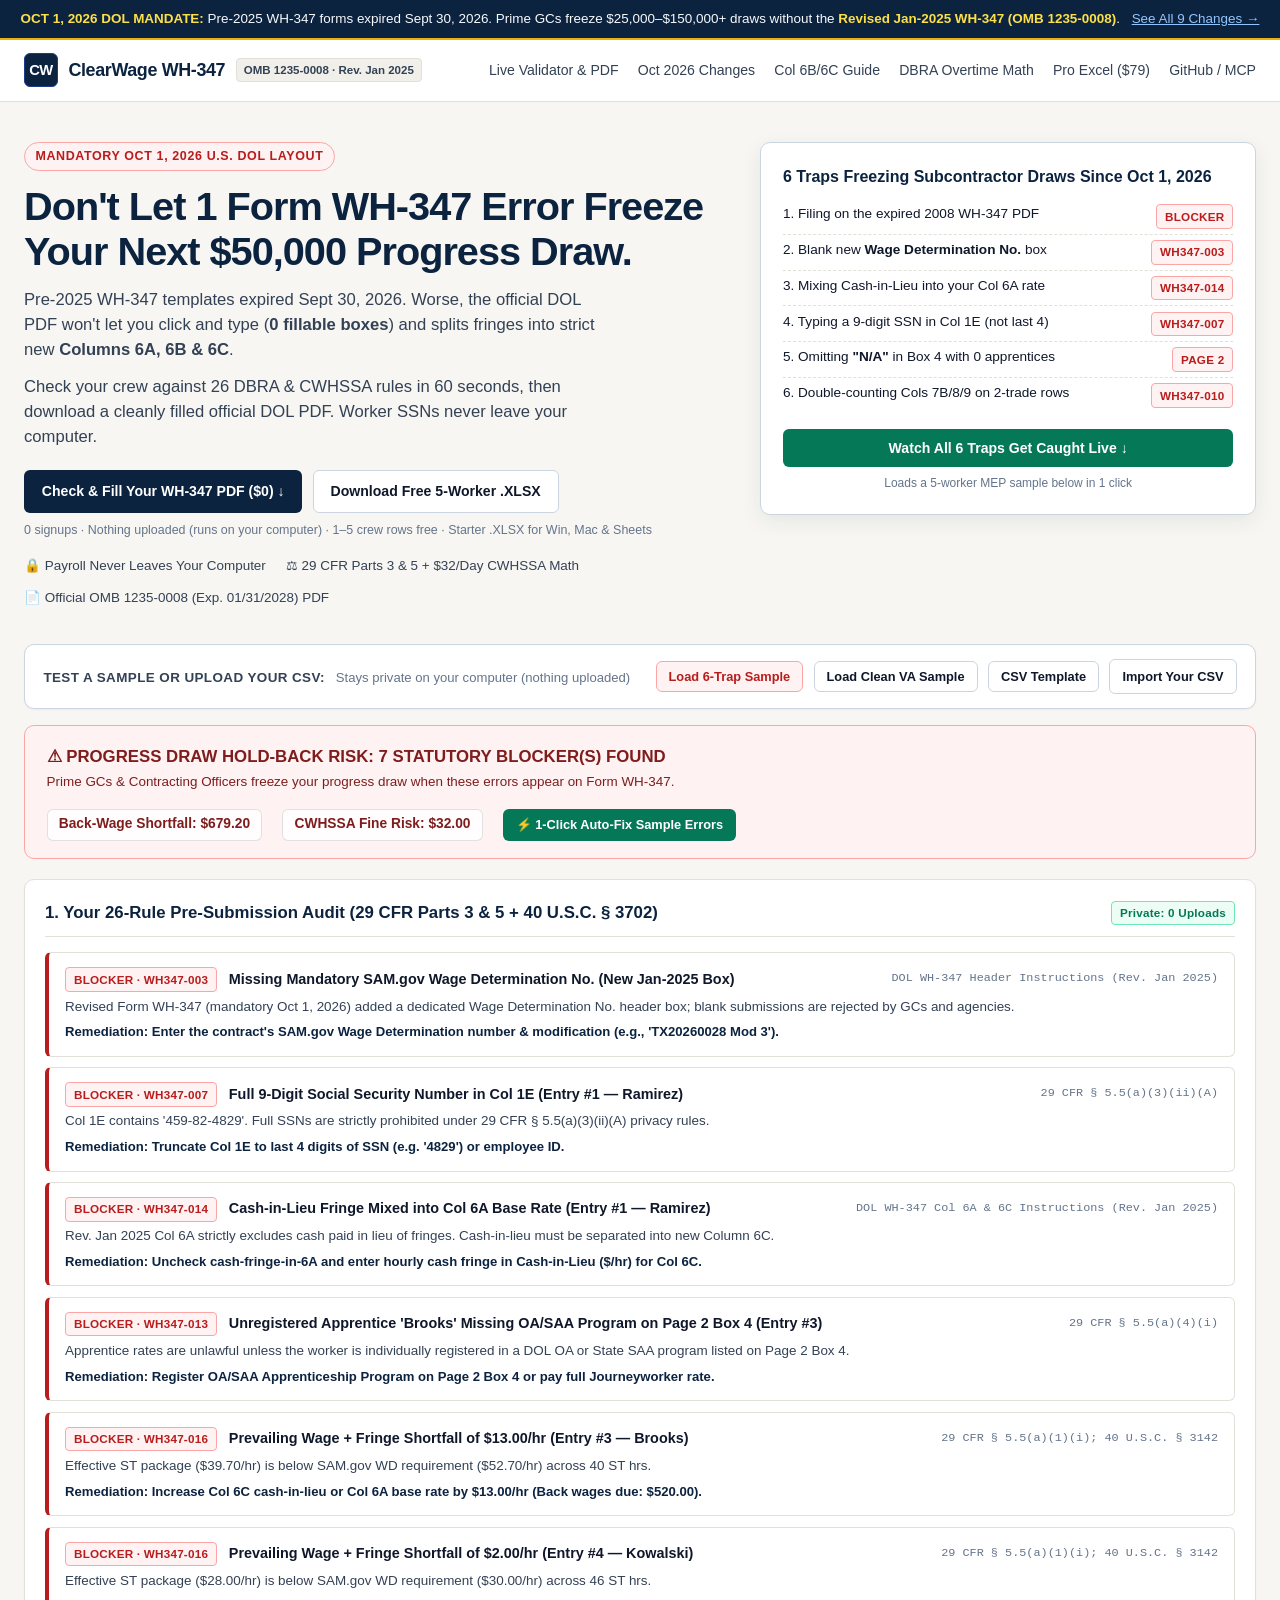
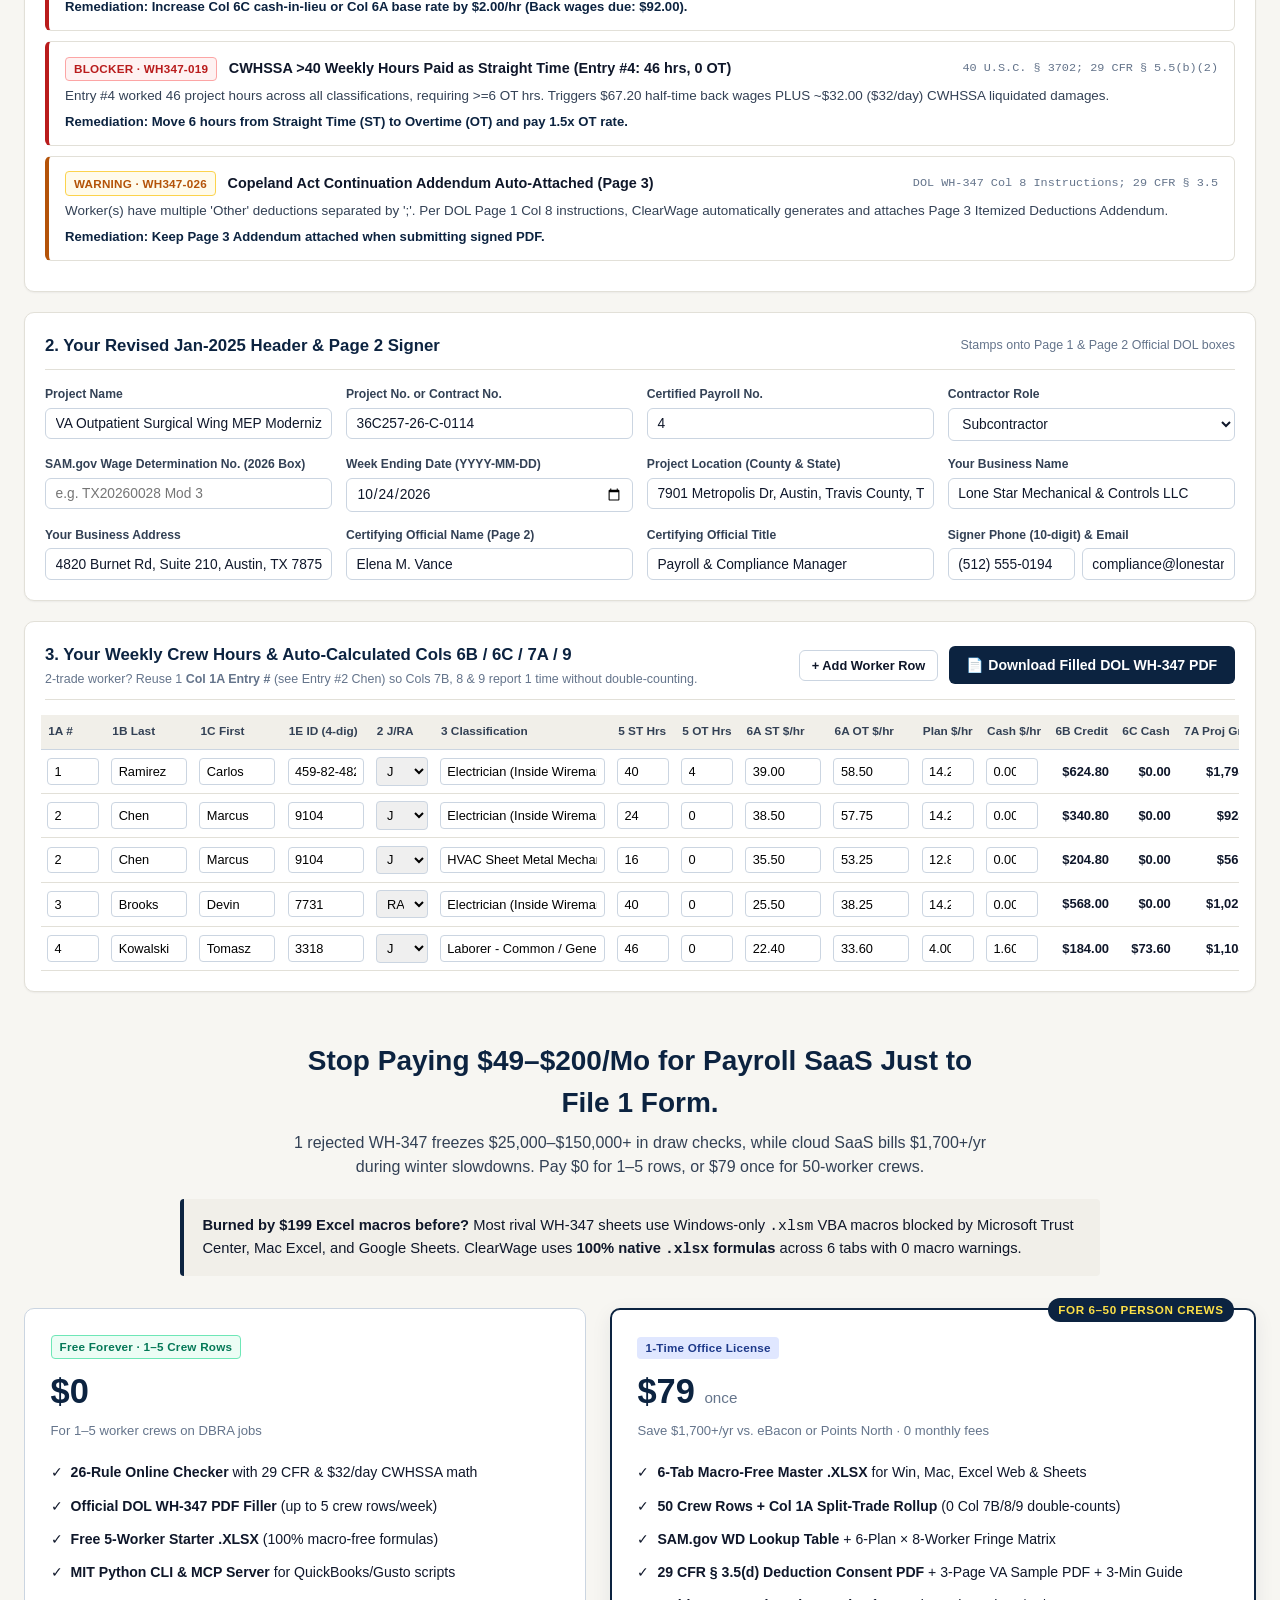
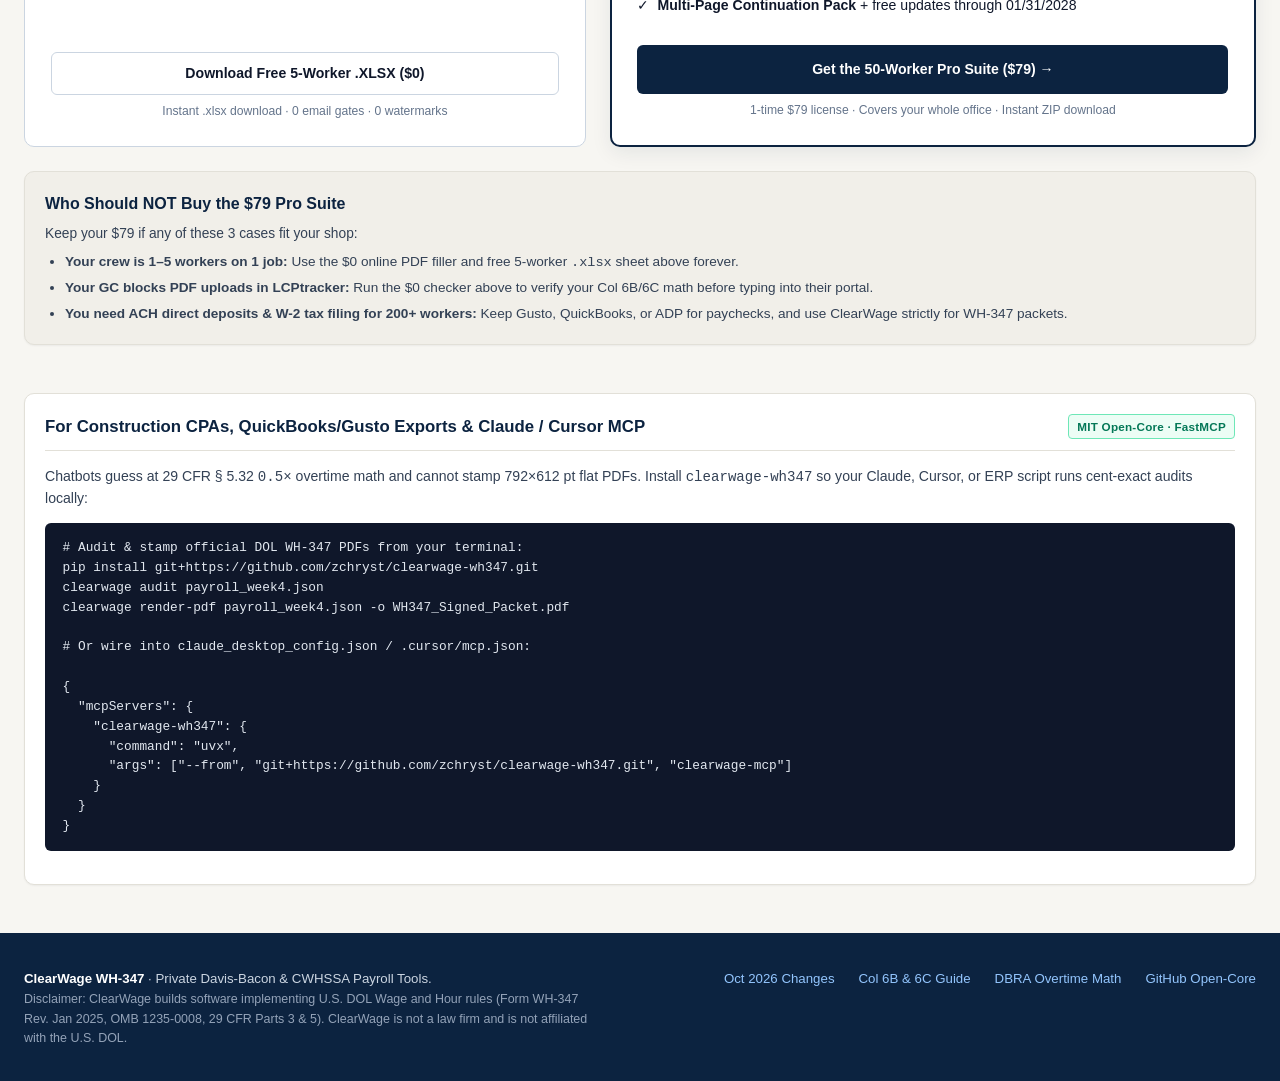
==== commit f1b86dcc: "Wire live FantailLabs Etsy 9 instant checkout across web calculator and SEO guides" ====
--- a/docs/index.html
+++ b/docs/index.html
@@ -314,9 +314,9 @@
           </div>
 
           <div>
-            <button type="button" class="btn btn-primary" style="width:100%;padding:0.8rem;" onclick="openProModal()">
+            <a href="https://www.etsy.com/listing/4610186233/2026-certified-payroll-excel-template" target="_blank" rel="noopener" class="btn btn-primary" style="display:block;text-align:center;width:100%;padding:0.8rem;">
               Get the 50-Worker Pro Suite ($79) &rarr;
-            </button>
+            </a>
             <div style="font-size:0.76rem;color:var(--ink-muted);text-align:center;margin-top:0.45rem;">
               1-time $79 license &middot; Covers your whole office &middot; Instant ZIP download
             </div>
@@ -396,7 +396,7 @@
 
       <div class="btn-row" style="justify-content:flex-end;">
         <a href="downloads/ClearWage_WH347_Starter_Check_2026.xlsx" download class="btn btn-outline">Test Free 5-Row .XLSX ($0)</a>
-        <a href="https://github.com/zchryst/clearwage-wh347/issues/new?title=Pro+Contractor+Suite+License+Request&body=Hi!+Please+send+me+the+checkout+link+for+ClearWage+WH-347+Pro+Contractor+Suite+($79)." target="_blank" rel="noopener" class="btn btn-primary">Get Instant $79 Pro Checkout Link &rarr;</a>
+        <a href="https://www.etsy.com/listing/4610186233/2026-certified-payroll-excel-template" target="_blank" rel="noopener" class="btn btn-primary">Buy Instant $79 Pro Download &rarr;</a>
       </div>
     </div>
   </div>
